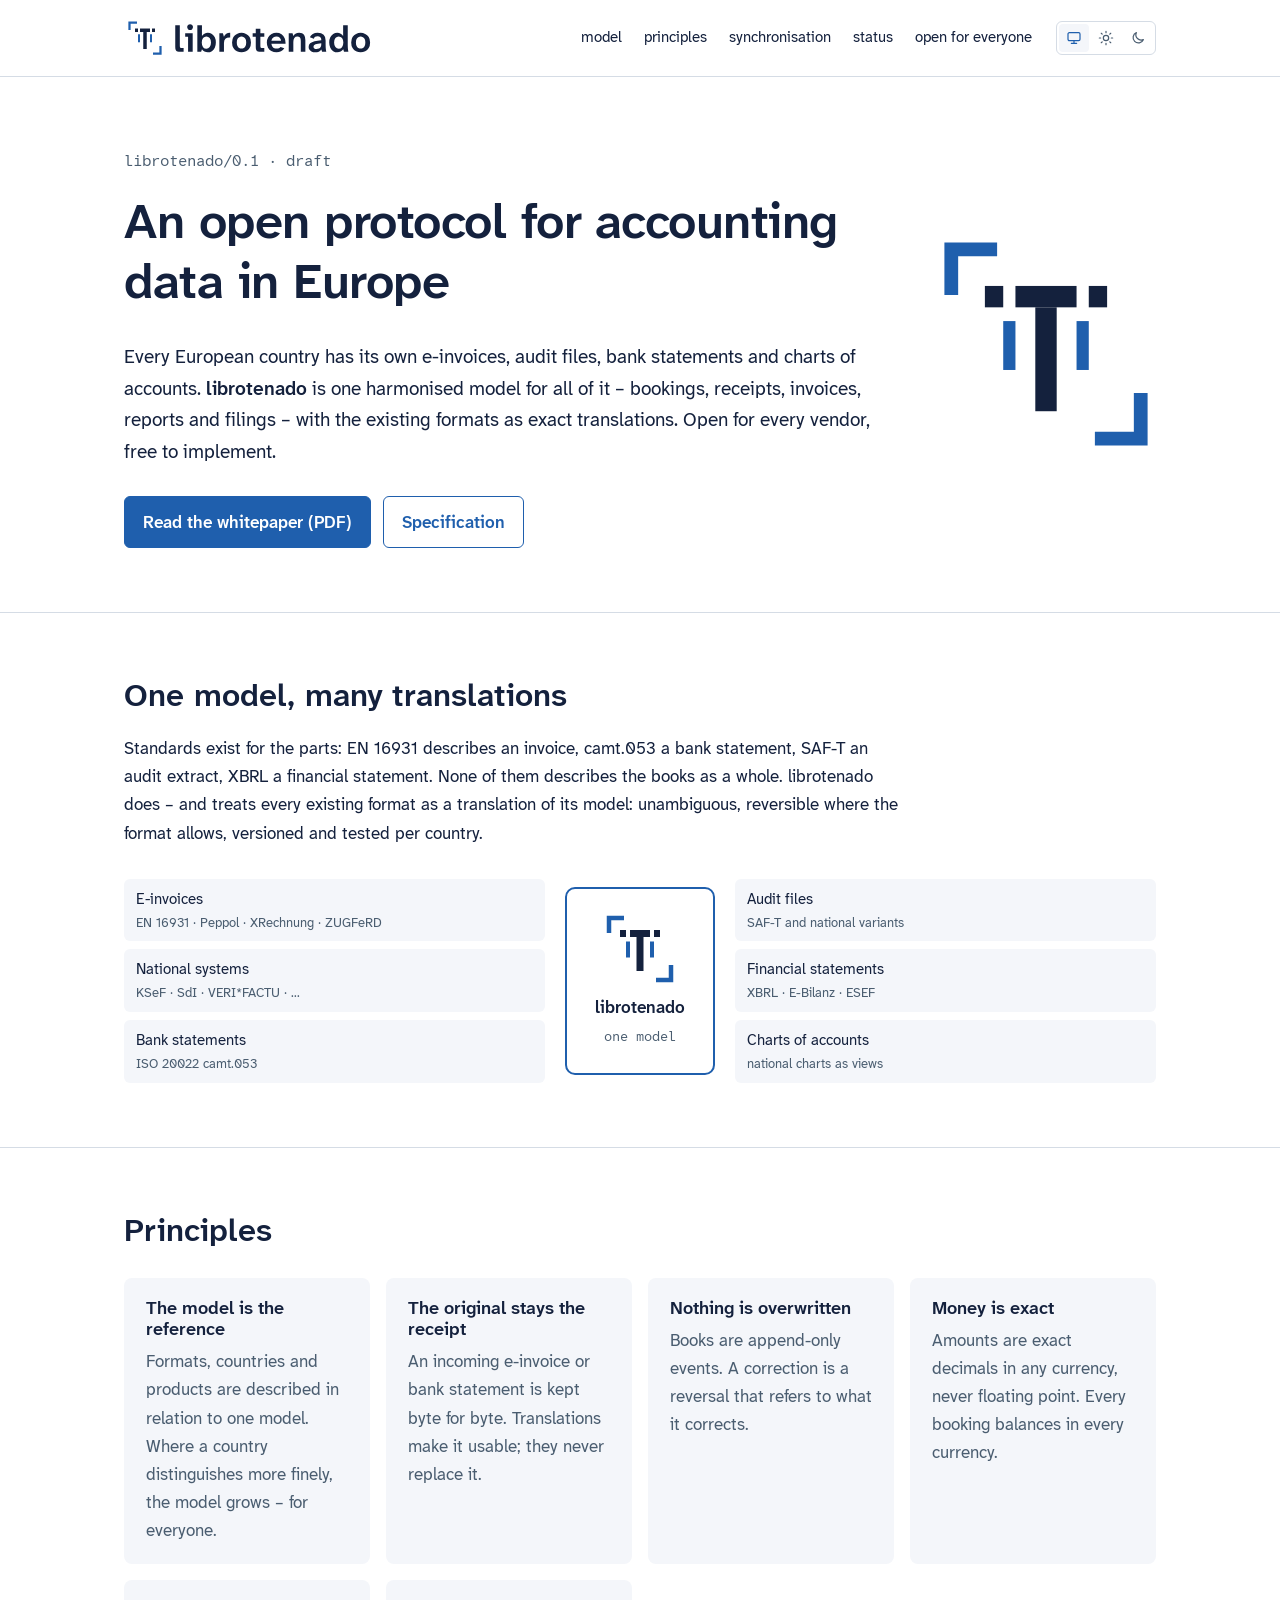
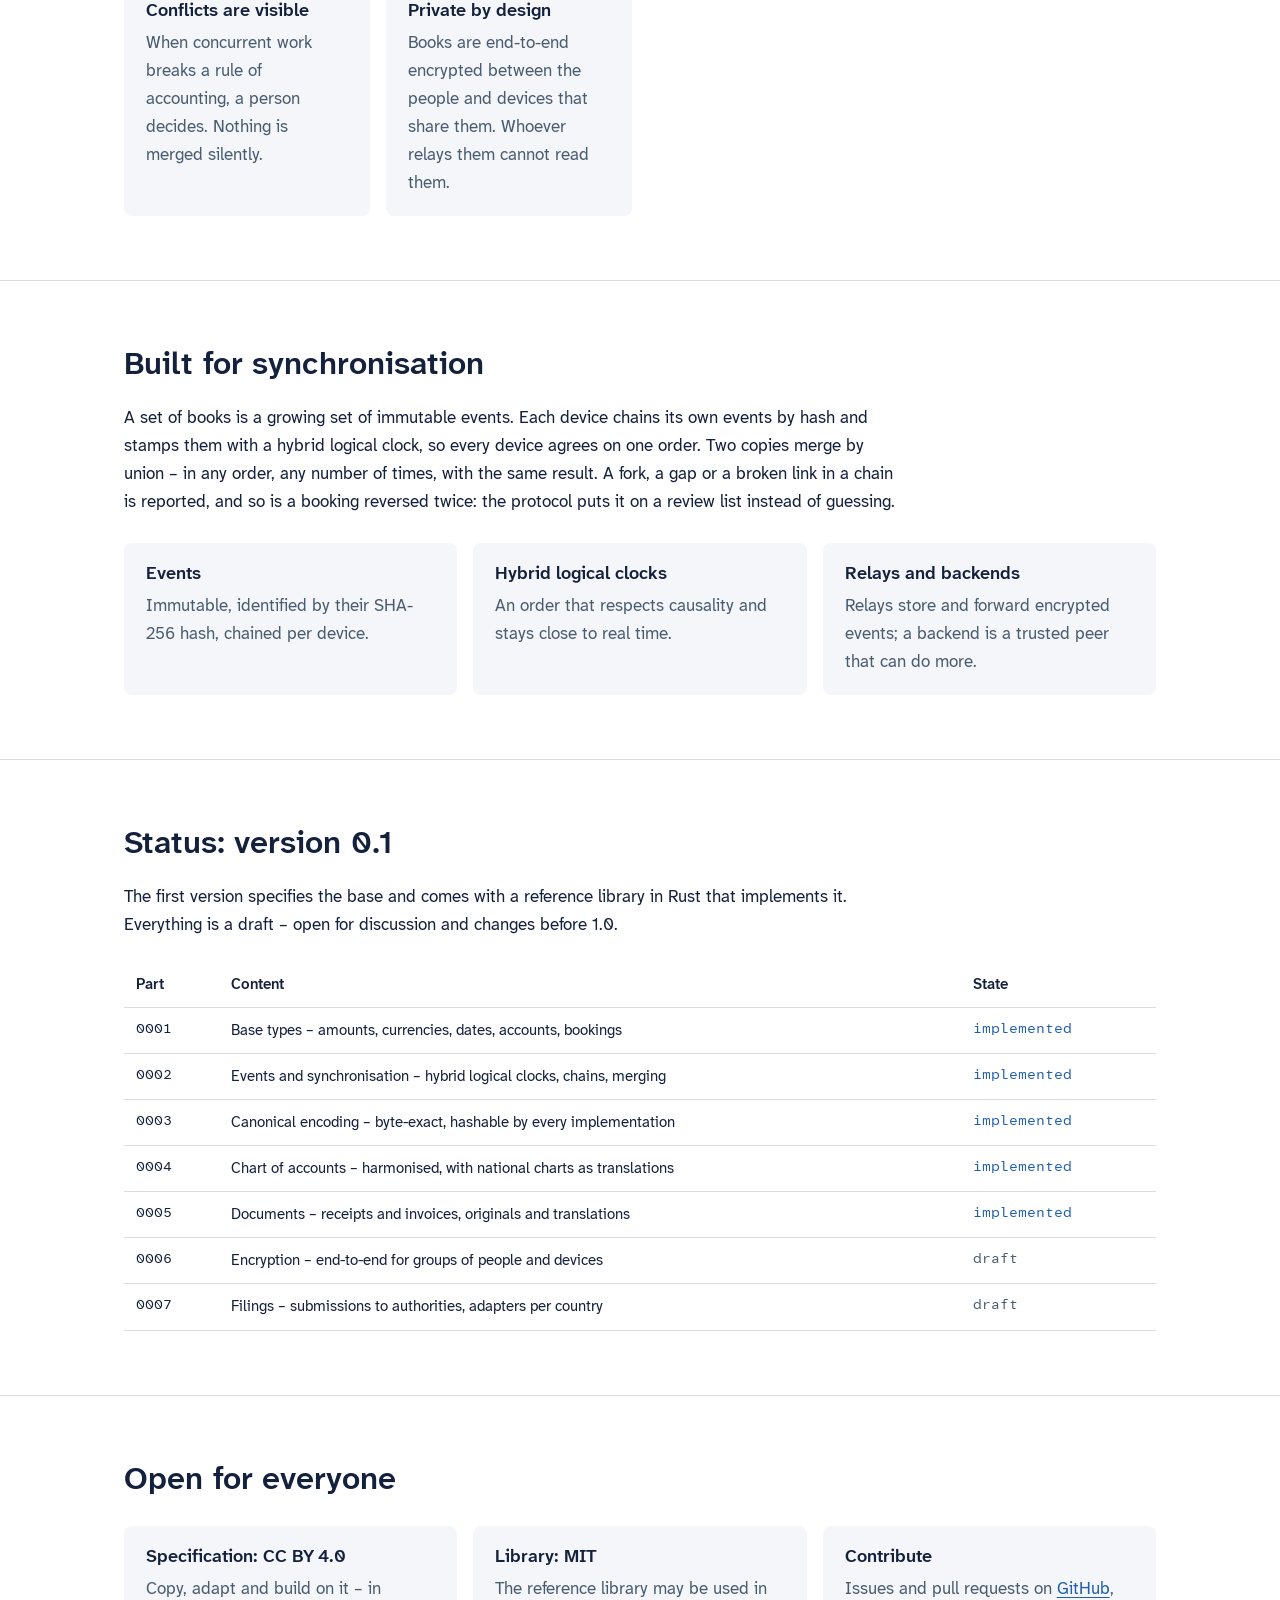
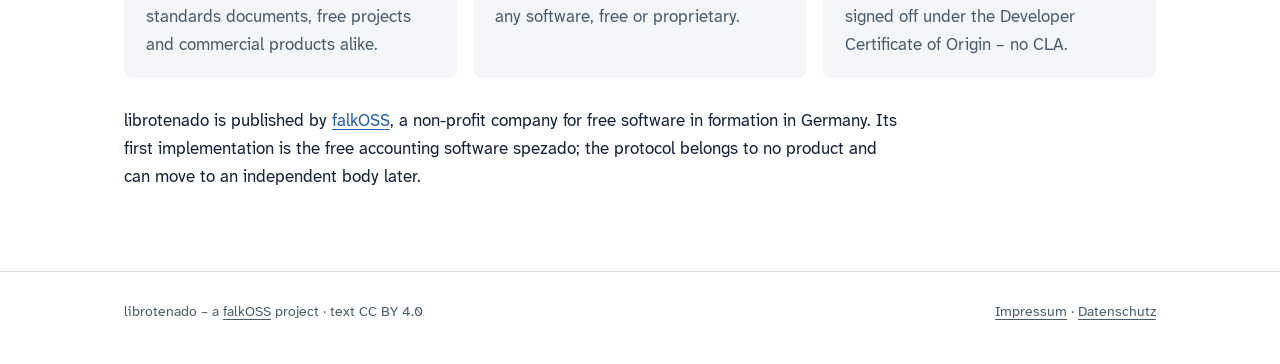
==== index.html @ 94840116 "librotenado website: one page at librotenado.org One static page with the brand kit, light and dark " ====
<!doctype html>
<html lang="en">
<head>
  <meta charset="utf-8">
  <meta name="viewport" content="width=device-width, initial-scale=1">
  <title>librotenado – open accounting protocol</title>
  <meta name="description" content="librotenado is an open protocol for accounting data in Europe: one harmonised model for bookings, receipts, invoices, reports and filings, with the existing European formats as translations. A falkOSS project.">
  <meta name="theme-color" content="#F4F6FA" media="(prefers-color-scheme: light)">
  <meta name="theme-color" content="#0E1729" media="(prefers-color-scheme: dark)">
  <link rel="canonical" href="https://librotenado.org/">
  <meta property="og:type" content="website">
  <meta property="og:url" content="https://librotenado.org/">
  <meta property="og:site_name" content="librotenado">
  <meta property="og:title" content="librotenado – open accounting protocol">
  <meta property="og:description" content="One harmonised model for accounting data in Europe – the existing formats as translations, open for everyone.">
  <meta property="og:image" content="https://librotenado.org/social.png">
  <meta property="og:image:width" content="1280">
  <meta property="og:image:height" content="640">
  <meta name="twitter:card" content="summary_large_image">
  <link rel="icon" href="favicon.ico" sizes="any">
  <link rel="icon" href="favicon.svg" type="image/svg+xml">
  <link rel="apple-touch-icon" href="apple-touch-icon.png">
  <link rel="manifest" href="site.webmanifest">
  <link rel="preload" href="assets/fonts/AtkinsonHyperlegibleNext-Regular.woff2" as="font" type="font/woff2" crossorigin>
  <link rel="preload" href="assets/fonts/AtkinsonHyperlegibleNext-SemiBold.woff2" as="font" type="font/woff2" crossorigin>
  <link rel="stylesheet" href="style.css">
  <script>
    // The visitor's choice of light or dark, if any; otherwise the system setting applies (style.css).
    try { const t = localStorage.getItem("theme"); if (t === "light" || t === "dark") document.documentElement.dataset.theme = t; } catch (e) {}
  </script>
</head>
<body>
  <header>
    <div class="wrap">
      <a class="home" href="./" aria-label="librotenado – home"><svg role="img" aria-label="librotenado" viewBox="-8 7.0 667.4 112.0"><style>.lt-i{fill:var(--logo-ink,#14213D)}.lt-a{fill:var(--logo-accent,#1F5FAD)}.lt-ac{stroke:var(--logo-accent,#1F5FAD)}.lt-s{fill:var(--logo-sub,#4A5D70)}@media (prefers-color-scheme: dark){.lt-i{fill:var(--logo-ink,#F4F6FA)}.lt-a{fill:var(--logo-accent,#7FB2F0)}.lt-ac{stroke:var(--logo-accent,#7FB2F0)}.lt-s{fill:var(--logo-sub,#A9B6C8)}}</style><g transform="translate(0.00 15.05) scale(1.33333)"><path d="M5 20 V5 H20 M67 52 V67 H52" fill="none" class="lt-ac" stroke-width="4.5"/><rect x="16" y="17" width="6" height="7" class="lt-i"/><rect x="26" y="17" width="20" height="7" class="lt-i"/><rect x="50" y="17" width="6" height="7" class="lt-i"/><rect x="32.5" y="24" width="7" height="34" class="lt-i"/><rect x="22" y="28.5" width="4" height="16" class="lt-a"/><rect x="46" y="28.5" width="4" height="16" class="lt-a"/></g><g transform="translate(122.88 0)"><path d="M20.200000000000003 100.0Q14.8 100.0 11.600000000000001 98.95Q8.4 97.9 7.1000000000000005 95.1Q5.800000000000001 92.3 5.800000000000001 87.0V29.200000000000003H18.0V84.3Q18.0 87.7 19.200000000000003 88.75Q20.400000000000002 89.8 24.200000000000003 89.8H28.1V100.0Z M40.0 100.0V59.8H32.300000000000004V50.4H52.300000000000004V100.0ZM45.400000000000006 41.699999999999996Q42.10000000000001 41.699999999999996 39.85000000000001 39.39999999999999Q37.6 37.099999999999994 37.6 33.89999999999999Q37.6 30.700000000000003 39.85000000000001 28.4Q42.10000000000001 26.099999999999994 45.400000000000006 26.099999999999994Q48.60000000000001 26.099999999999994 50.85000000000001 28.4Q53.10000000000001 30.700000000000003 53.10000000000001 33.89999999999999Q53.10000000000001 37.099999999999994 50.85000000000001 39.39999999999999Q48.60000000000001 41.699999999999996 45.400000000000006 41.699999999999996Z M92.5 101.2Q87.7 101.2 83.5 99.1Q79.30000000000001 97.0 77.0 92.9L74.9 100.0H64.7V29.200000000000003H77.0V57.599999999999994Q79.30000000000001 53.599999999999994 83.5 51.449999999999996Q87.7 49.3 92.5 49.3Q98.6 49.3 103.5 52.349999999999994Q108.4 55.4 111.25 61.150000000000006Q114.1 66.9 114.1 75.1Q114.1 83.2 111.25 89.05000000000001Q108.4 94.9 103.5 98.05000000000001Q98.6 101.2 92.5 101.2ZM88.80000000000001 91.4Q94.1 91.4 97.6 87.1Q101.1 82.8 101.1 75.1Q101.1 67.4 97.6 63.2Q94.1 59.0 88.80000000000001 59.0Q83.5 59.0 80.0 63.05Q76.5 67.1 76.5 75.2Q76.5 83.4 80.0 87.4Q83.5 91.4 88.80000000000001 91.4Z M123.4 100.0V50.4H132.9L135.60000000000002 59.5Q140.4 48.9 152.3 49.3V61.599999999999994Q143.5 61.099999999999994 139.60000000000002 64.8Q135.70000000000002 68.5 135.70000000000002 76.6V100.0Z M182.50000000000003 101.2Q176.10000000000002 101.2 170.3 98.45Q164.50000000000003 95.7 160.90000000000003 89.95Q157.3 84.2 157.3 75.2Q157.3 66.3 160.90000000000003 60.55Q164.50000000000003 54.8 170.3 52.05Q176.10000000000002 49.3 182.50000000000003 49.3Q188.8 49.3 194.60000000000002 52.05Q200.40000000000003 54.8 204.05 60.55Q207.70000000000002 66.3 207.70000000000002 75.2Q207.70000000000002 84.2 204.05 89.95Q200.40000000000003 95.7 194.60000000000002 98.45Q188.8 101.2 182.50000000000003 101.2ZM182.50000000000003 91.3Q185.8 91.3 188.65000000000003 89.69999999999999Q191.50000000000003 88.1 193.25000000000003 84.55Q195.00000000000003 81.0 195.00000000000003 75.2Q195.00000000000003 69.4 193.25000000000003 65.9Q191.50000000000003 62.4 188.65000000000003 60.75Q185.8 59.099999999999994 182.50000000000003 59.099999999999994Q179.10000000000002 59.099999999999994 176.25000000000003 60.75Q173.40000000000003 62.4 171.65000000000003 65.9Q169.90000000000003 69.4 169.90000000000003 75.2Q169.90000000000003 81.0 171.65000000000003 84.55Q173.40000000000003 88.1 176.25000000000003 89.69999999999999Q179.10000000000002 91.3 182.50000000000003 91.3Z M234.9 100.0Q229.4 100.0 226.25 99.0Q223.10000000000002 98.0 221.8 95.1Q220.5 92.2 220.5 86.7V59.9H212.20000000000002V50.4H220.5V38.0H232.8V50.4H243.3V59.9H232.8V83.8Q232.8 87.7 233.95000000000002 88.75Q235.10000000000002 89.8 238.60000000000002 89.8H243.3V100.0Z M275.90000000000003 101.2Q267.90000000000003 101.2 262.1 97.9Q256.3 94.6 253.15 88.75Q250.0 82.9 250.0 75.1Q250.0 67.19999999999999 253.4 61.39999999999999Q256.8 55.599999999999994 262.6 52.449999999999996Q268.40000000000003 49.3 275.5 49.3Q283.5 49.3 289.15 53.199999999999996Q294.8 57.099999999999994 297.6 63.75Q300.40000000000003 70.4 299.90000000000003 78.5H262.2Q262.8 83.3 265.0 86.1Q267.2 88.9 270.05 90.1Q272.90000000000003 91.3 275.7 91.3Q279.5 91.3 282.15 90.15Q284.8 89.0 286.40000000000003 87.1L296.70000000000005 90.6Q293.3 95.7 287.85 98.45Q282.40000000000003 101.2 275.90000000000003 101.2ZM262.2 70.3H288.0Q287.8 65.4 284.45000000000005 62.1Q281.1 58.8 275.7 58.8Q271.1 58.8 267.20000000000005 61.349999999999994Q263.3 63.9 262.2 70.3Z M308.40000000000003 100.0V50.4H318.6L320.7 57.4Q322.5 54.3 326.4 51.8Q330.3 49.3 336.3 49.3Q345.6 49.3 349.20000000000005 54.599999999999994Q352.8 59.9 352.8 69.3V100.0H340.6V72.5Q340.6 68.9 340.05 65.85Q339.5 62.8 337.6 60.9Q335.7 59.0 331.6 59.0Q320.7 59.0 320.7 73.9V100.0Z M378.6 101.2Q373.90000000000003 101.2 370.0 99.5Q366.1 97.8 363.8 94.55Q361.5 91.3 361.5 86.8Q361.5 80.9 365.6 77.30000000000001Q369.7 73.7 377.25 71.75Q384.8 69.8 395.2 68.9V67.6Q395.2 58.0 385.2 58.0Q381.40000000000003 58.0 378.85 59.7Q376.3 61.4 375.5 64.69999999999999L364.7 61.0Q367.0 55.8 372.45000000000005 52.55Q377.90000000000003 49.3 385.5 49.3Q396.1 49.3 401.45000000000005 54.099999999999994Q406.8 58.9 406.8 69.7V80.9Q406.8 86.4 407.3 91.5Q407.8 96.6 408.6 100.0H397.3L395.40000000000003 93.6Q390.5 101.2 378.6 101.2ZM382.7 92.4Q386.2 92.4 389.0 91.25Q391.8 90.1 393.5 87.3Q395.2 84.5 395.2 79.6V76.9Q385.2 77.7 379.8 79.75Q374.40000000000003 81.8 374.40000000000003 86.1Q374.40000000000003 89.0 376.65000000000003 90.7Q378.90000000000003 92.4 382.7 92.4Z M438.00000000000006 101.2Q431.90000000000003 101.2 427.0 98.05000000000001Q422.1 94.9 419.25 89.05000000000001Q416.40000000000003 83.2 416.40000000000003 75.1Q416.40000000000003 66.9 419.25 61.150000000000006Q422.1 55.4 427.0 52.349999999999994Q431.90000000000003 49.3 438.00000000000006 49.3Q442.80000000000007 49.3 447.00000000000006 51.449999999999996Q451.20000000000005 53.599999999999994 453.50000000000006 57.599999999999994V29.200000000000003H465.80000000000007V80.9Q465.80000000000007 84.1 466.05000000000007 89.1Q466.30000000000007 94.1 467.50000000000006 100.0H455.80000000000007L453.80000000000007 93.2Q451.00000000000006 97.2 446.9000000000001 99.2Q442.80000000000007 101.2 438.00000000000006 101.2ZM441.70000000000005 91.4Q447.00000000000006 91.4 450.50000000000006 87.4Q454.00000000000006 83.4 454.00000000000006 75.2Q454.00000000000006 67.1 450.50000000000006 63.05Q447.00000000000006 59.0 441.70000000000005 59.0Q436.40000000000003 59.0 432.90000000000003 63.2Q429.40000000000003 67.4 429.40000000000003 75.1Q429.40000000000003 82.8 432.90000000000003 87.1Q436.40000000000003 91.4 441.70000000000005 91.4Z M500.20000000000005 101.2Q493.80000000000007 101.2 488.00000000000006 98.45Q482.20000000000005 95.7 478.6 89.95Q475.00000000000006 84.2 475.00000000000006 75.2Q475.00000000000006 66.3 478.6 60.55Q482.20000000000005 54.8 488.00000000000006 52.05Q493.80000000000007 49.3 500.20000000000005 49.3Q506.50000000000006 49.3 512.3000000000001 52.05Q518.1 54.8 521.75 60.55Q525.4000000000001 66.3 525.4000000000001 75.2Q525.4000000000001 84.2 521.75 89.95Q518.1 95.7 512.3000000000001 98.45Q506.50000000000006 101.2 500.20000000000005 101.2ZM500.20000000000005 91.3Q503.50000000000006 91.3 506.35 89.69999999999999Q509.20000000000005 88.1 510.95000000000005 84.55Q512.7 81.0 512.7 75.2Q512.7 69.4 510.95000000000005 65.9Q509.20000000000005 62.4 506.35 60.75Q503.50000000000006 59.099999999999994 500.20000000000005 59.099999999999994Q496.80000000000007 59.099999999999994 493.95000000000005 60.75Q491.1000000000001 62.4 489.3500000000001 65.9Q487.6000000000001 69.4 487.6000000000001 75.2Q487.6000000000001 81.0 489.3500000000001 84.55Q491.1000000000001 88.1 493.95000000000005 89.69999999999999Q496.80000000000007 91.3 500.20000000000005 91.3Z" class="lt-i"/></g></svg></a>
      <nav aria-label="Sections">
        <a href="#model">model</a>
        <a href="#principles">principles</a>
        <a href="#sync">synchronisation</a>
        <a href="#status">status</a>
        <a href="#open">open for everyone</a>
      </nav>
      <div class="theme" role="group" aria-label="Colour scheme" hidden>
        <button type="button" data-set-theme="auto" aria-pressed="true" title="Like the system">
          <svg viewBox="0 0 24 24" aria-hidden="true"><rect x="3" y="4" width="18" height="12" rx="2"/><path d="M8 20h8M12 16v4"/></svg><span class="sr">Like the system</span>
        </button>
        <button type="button" data-set-theme="light" aria-pressed="false" title="Light">
          <svg viewBox="0 0 24 24" aria-hidden="true"><circle cx="12" cy="12" r="4"/><path d="M12 2v2M12 20v2M4.9 4.9l1.4 1.4M17.7 17.7l1.4 1.4M2 12h2M20 12h2M4.9 19.1l1.4-1.4M17.7 6.3l1.4-1.4"/></svg><span class="sr">Light</span>
        </button>
        <button type="button" data-set-theme="dark" aria-pressed="false" title="Dark">
          <svg viewBox="0 0 24 24" aria-hidden="true"><path d="M20 14.5A8 8 0 0 1 9.5 4a8 8 0 1 0 10.5 10.5z"/></svg><span class="sr">Dark</span>
        </button>
      </div>
    </div>
  </header>

  <main>
    <div class="hero">
      <div class="wrap">
        <div>
          <p class="tag">librotenado/0.1 · draft</p>
          <h1>An open protocol for accounting data in Europe</h1>
          <p class="lead">Every European country has its own e-invoices, audit files, bank statements and charts of
            accounts. <strong>librotenado</strong> is one harmonised model for all of it – bookings, receipts,
            invoices, reports and filings – with the existing formats as exact translations. Open for every vendor,
            free to implement.</p>
          <div class="buttons">
            <a class="button primary" href="librotenado-whitepaper.pdf">Read the whitepaper (PDF)</a>
            <a class="button" href="https://github.com/librotenado/librotenado/tree/main/spec">Specification</a>
          </div>
        </div>
        <div class="mark" aria-hidden="true"><svg aria-hidden="true" focusable="false" viewBox="0 0 72 72"><style>.lt-i{fill:var(--logo-ink,#14213D)}.lt-a{fill:var(--logo-accent,#1F5FAD)}.lt-ac{stroke:var(--logo-accent,#1F5FAD)}.lt-s{fill:var(--logo-sub,#4A5D70)}@media (prefers-color-scheme: dark){.lt-i{fill:var(--logo-ink,#F4F6FA)}.lt-a{fill:var(--logo-accent,#7FB2F0)}.lt-ac{stroke:var(--logo-accent,#7FB2F0)}.lt-s{fill:var(--logo-sub,#A9B6C8)}}</style><path d="M5 20 V5 H20 M67 52 V67 H52" fill="none" class="lt-ac" stroke-width="4.5"/><rect x="16" y="17" width="6" height="7" class="lt-i"/><rect x="26" y="17" width="20" height="7" class="lt-i"/><rect x="50" y="17" width="6" height="7" class="lt-i"/><rect x="32.5" y="24" width="7" height="34" class="lt-i"/><rect x="22" y="28.5" width="4" height="16" class="lt-a"/><rect x="46" y="28.5" width="4" height="16" class="lt-a"/></svg></div>
      </div>
    </div>

    <section id="model">
      <div class="wrap">
        <h2>One model, many translations</h2>
        <p>Standards exist for the parts: EN 16931 describes an invoice, camt.053 a bank statement, SAF-T an audit
          extract, XBRL a financial statement. None of them describes the books as a whole. librotenado does – and
          treats every existing format as a translation of its model: unambiguous, reversible where the format
          allows, versioned and tested per country.</p>
        <div class="formats">
          <ul aria-label="Formats in">
            <li>E-invoices<span>EN 16931 · Peppol · XRechnung · ZUGFeRD</span></li>
            <li>National systems<span>KSeF · SdI · VERI*FACTU · …</span></li>
            <li>Bank statements<span>ISO 20022 camt.053</span></li>
          </ul>
          <div class="core"><svg aria-hidden="true" focusable="false" viewBox="0 0 72 72"><style>.lt-i{fill:var(--logo-ink,#14213D)}.lt-a{fill:var(--logo-accent,#1F5FAD)}.lt-ac{stroke:var(--logo-accent,#1F5FAD)}.lt-s{fill:var(--logo-sub,#4A5D70)}@media (prefers-color-scheme: dark){.lt-i{fill:var(--logo-ink,#F4F6FA)}.lt-a{fill:var(--logo-accent,#7FB2F0)}.lt-ac{stroke:var(--logo-accent,#7FB2F0)}.lt-s{fill:var(--logo-sub,#A9B6C8)}}</style><path d="M5 20 V5 H20 M67 52 V67 H52" fill="none" class="lt-ac" stroke-width="4.5"/><rect x="16" y="17" width="6" height="7" class="lt-i"/><rect x="26" y="17" width="20" height="7" class="lt-i"/><rect x="50" y="17" width="6" height="7" class="lt-i"/><rect x="32.5" y="24" width="7" height="34" class="lt-i"/><rect x="22" y="28.5" width="4" height="16" class="lt-a"/><rect x="46" y="28.5" width="4" height="16" class="lt-a"/></svg><strong>librotenado</strong><span>one model</span></div>
          <ul aria-label="Formats out">
            <li>Audit files<span>SAF-T and national variants</span></li>
            <li>Financial statements<span>XBRL · E-Bilanz · ESEF</span></li>
            <li>Charts of accounts<span>national charts as views</span></li>
          </ul>
        </div>
      </div>
    </section>

    <section id="principles">
      <div class="wrap">
        <h2>Principles</h2>
        <div class="grid">
          <div class="cell"><h3>The model is the reference</h3><p>Formats, countries and products are described in relation to one model. Where a country distinguishes more finely, the model grows – for everyone.</p></div>
          <div class="cell"><h3>The original stays the receipt</h3><p>An incoming e-invoice or bank statement is kept byte for byte. Translations make it usable; they never replace it.</p></div>
          <div class="cell"><h3>Nothing is overwritten</h3><p>Books are append-only events. A correction is a reversal that refers to what it corrects.</p></div>
          <div class="cell"><h3>Money is exact</h3><p>Amounts are exact decimals in any currency, never floating point. Every booking balances in every currency.</p></div>
          <div class="cell"><h3>Conflicts are visible</h3><p>When concurrent work breaks a rule of accounting, a person decides. Nothing is merged silently.</p></div>
          <div class="cell"><h3>Private by design</h3><p>Books are end-to-end encrypted between the people and devices that share them. Whoever relays them cannot read them.</p></div>
        </div>
      </div>
    </section>

    <section id="sync">
      <div class="wrap">
        <h2>Built for synchronisation</h2>
        <p>A set of books is a growing set of immutable events. Each device chains its own events by hash and stamps
          them with a hybrid logical clock, so every device agrees on one order. Two copies merge by union – in any
          order, any number of times, with the same result. A fork, a gap or a broken link in a chain is reported,
          and so is a booking reversed twice: the protocol puts it on a review list instead of guessing.</p>
        <div class="grid">
          <div class="cell"><h3>Events</h3><p>Immutable, identified by their SHA-256 hash, chained per device.</p></div>
          <div class="cell"><h3>Hybrid logical clocks</h3><p>An order that respects causality and stays close to real time.</p></div>
          <div class="cell"><h3>Relays and backends</h3><p>Relays store and forward encrypted events; a backend is a trusted peer that can do more.</p></div>
        </div>
      </div>
    </section>

    <section id="status">
      <div class="wrap">
        <h2>Status: version 0.1</h2>
        <p>The first version specifies the base and comes with a reference library in Rust that implements it.
          Everything is a draft – open for discussion and changes before 1.0.</p>
        <table>
          <thead><tr><th>Part</th><th>Content</th><th>State</th></tr></thead>
          <tbody>
            <tr><td class="mono">0001</td><td>Base types – amounts, currencies, dates, accounts, bookings</td><td class="state done">implemented</td></tr>
            <tr><td class="mono">0002</td><td>Events and synchronisation – hybrid logical clocks, chains, merging</td><td class="state done">implemented</td></tr>
            <tr><td class="mono">0003</td><td>Canonical encoding – byte-exact, hashable by every implementation</td><td class="state done">implemented</td></tr>
            <tr><td class="mono">0004</td><td>Chart of accounts – harmonised, with national charts as translations</td><td class="state done">implemented</td></tr>
            <tr><td class="mono">0005</td><td>Documents – receipts and invoices, originals and translations</td><td class="state done">implemented</td></tr>
            <tr><td class="mono">0006</td><td>Encryption – end-to-end for groups of people and devices</td><td class="state open">draft</td></tr>
            <tr><td class="mono">0007</td><td>Filings – submissions to authorities, adapters per country</td><td class="state open">draft</td></tr>
          </tbody>
        </table>
      </div>
    </section>

    <section id="open">
      <div class="wrap">
        <h2>Open for everyone</h2>
        <div class="grid">
          <div class="cell"><h3>Specification: CC BY 4.0</h3><p>Copy, adapt and build on it – in standards documents, free projects and commercial products alike.</p></div>
          <div class="cell"><h3>Library: MIT</h3><p>The reference library may be used in any software, free or proprietary.</p></div>
          <div class="cell"><h3>Contribute</h3><p>Issues and pull requests on <a href="https://github.com/librotenado">GitHub</a>, signed off under the Developer Certificate of Origin – no CLA.</p></div>
        </div>
        <p style="margin-top:28px">librotenado is published by <a href="https://falkoss.org">falkOSS</a>, a non-profit company for free
          software in formation in Germany. Its first implementation is the free accounting software spezado; the
          protocol belongs to no product and can move to an independent body later.</p>
      </div>
    </section>
  </main>

  <footer>
    <div class="wrap">
      <span>librotenado – a <a href="https://falkoss.org">falkOSS</a> project · text CC BY 4.0</span>
      <span><a href="https://falkoss.org/impressum.html">Impressum</a> · <a href="https://falkoss.org/datenschutz.html">Datenschutz</a></span>
    </div>
  </footer>

  <script>
    // Colour scheme switch: like the system (auto), light or dark – one click each. Stored in this browser only.
    // Hidden without JavaScript, where the page follows the system; the browser's theme colour follows the choice.
    (function () {
      const root = document.documentElement, group = document.querySelector(".theme");
      const buttons = group.querySelectorAll("[data-set-theme]");
      const metas = document.querySelectorAll('meta[name="theme-color"]');
      const systemDark = matchMedia("(prefers-color-scheme: dark)");
      const show = () => {
        const theme = root.dataset.theme || "auto";
        buttons.forEach((b) => b.setAttribute("aria-pressed", String(b.dataset.setTheme === theme)));
        const dark = theme === "dark" || (theme === "auto" && systemDark.matches);
        metas.forEach((m) => { m.removeAttribute("media"); m.content = dark ? "#0E1729" : "#F4F6FA"; });
      };
      buttons.forEach((b) => b.addEventListener("click", () => {
        const next = b.dataset.setTheme;
        if (next === "auto") delete root.dataset.theme; else root.dataset.theme = next;
        try { if (next === "auto") localStorage.removeItem("theme"); else localStorage.setItem("theme", next); } catch (e) {}
        show();
      }));
      systemDark.addEventListener("change", show);
      group.hidden = false;
      show();
    })();
  </script>
</body>
</html>
---- style.css ----
/* SPDX-License-Identifier: AGPL-3.0-or-later */
/* librotenado website. Colours and type from the brand kit (librotenado/brand). Light and dark: the system setting,
   or the visitor's choice (data-theme on <html>, set by the switch in the header). */

@font-face { font-family: "Atkinson Hyperlegible Next"; font-weight: 400; font-style: normal; font-display: swap;
  src: url("assets/fonts/AtkinsonHyperlegibleNext-Regular.woff2") format("woff2"); }
@font-face { font-family: "Atkinson Hyperlegible Next"; font-weight: 400; font-style: italic; font-display: swap;
  src: url("assets/fonts/AtkinsonHyperlegibleNext-Italic.woff2") format("woff2"); }
@font-face { font-family: "Atkinson Hyperlegible Next"; font-weight: 600; font-style: normal; font-display: swap;
  src: url("assets/fonts/AtkinsonHyperlegibleNext-SemiBold.woff2") format("woff2"); }
@font-face { font-family: "Atkinson Hyperlegible Mono"; font-weight: 400; font-style: normal; font-display: swap;
  src: url("assets/fonts/AtkinsonHyperlegibleMono-Regular.woff2") format("woff2"); }

:root {
  --bg: #FFFFFF;
  --surface: #F4F6FA;
  --text: #14213D;
  --muted: #4A5D70;
  --accent: #1F5FAD;
  --rule: #D5DCE5;
  --logo-ink: #14213D;
  --logo-accent: #1F5FAD;
  --logo-sub: #4A5D70;
  --sans: "Atkinson Hyperlegible Next", system-ui, -apple-system, "Segoe UI", sans-serif;
  --mono: "Atkinson Hyperlegible Mono", ui-monospace, "SF Mono", Menlo, Consolas, monospace;
  color-scheme: light;
}

@media (prefers-color-scheme: dark) {
  :root:not([data-theme="light"]) {
    --bg: #0E1729; --surface: #14213D; --text: #E4E9F1; --muted: #A9B6C8; --accent: #7FB2F0; --rule: #26355A;
    --logo-ink: #F4F6FA; --logo-accent: #7FB2F0; --logo-sub: #A9B6C8;
    color-scheme: dark;
  }
}

:root[data-theme="dark"] {
  --bg: #0E1729; --surface: #14213D; --text: #E4E9F1; --muted: #A9B6C8; --accent: #7FB2F0; --rule: #26355A;
  --logo-ink: #F4F6FA; --logo-accent: #7FB2F0; --logo-sub: #A9B6C8;
  color-scheme: dark;
}

* { box-sizing: border-box; }
html { -webkit-text-size-adjust: 100%; scroll-behavior: smooth; }
body { margin: 0; background: var(--bg); color: var(--text); font: 400 17px/1.65 var(--sans); }
a { color: var(--accent); text-underline-offset: 3px; }
a:hover { text-decoration-thickness: 2px; }
:focus-visible { outline: 2px solid var(--accent); outline-offset: 3px; }
code, .mono { font-family: var(--mono); font-size: 0.9em; }
code { background: var(--surface); padding: 1px 6px; border-radius: 4px; }
h1, h2, h3 { font-weight: 600; line-height: 1.2; margin: 0 0 0.6em; }
h1 { font-size: clamp(2rem, 5vw, 3.1rem); letter-spacing: -0.01em; }
h2 { font-size: clamp(1.5rem, 3vw, 2rem); }
h3 { font-size: 1.1rem; }
p { margin: 0 0 1em; }

.wrap { max-width: 1080px; margin: 0 auto; padding: 0 24px; }

/* header */
header { border-bottom: 1px solid var(--rule); }
header .wrap { display: flex; align-items: center; gap: 24px; min-height: 76px; }
header .home { display: block; line-height: 0; }
header .home svg { height: 42px; width: auto; }
nav { margin-left: auto; display: flex; gap: 22px; flex-wrap: wrap; }
nav a { color: var(--text); text-decoration: none; font-size: 0.95rem; }
nav a:hover { color: var(--accent); }
/* colour scheme switch: system, light, dark – one click each */
.theme { display: flex; gap: 2px; padding: 2px; border: 1px solid var(--rule); border-radius: 6px; }
.theme[hidden] { display: none; }
.theme button { appearance: none; display: grid; place-items: center; width: 30px; height: 28px; padding: 0; border: 0;
  border-radius: 4px; background: none; color: var(--muted); cursor: pointer; }
.theme button:hover { color: var(--text); }
.theme button[aria-pressed="true"] { background: var(--surface); color: var(--accent); }
.theme button:focus-visible { outline: 2px solid var(--accent); outline-offset: 1px; }
.theme svg { width: 16px; height: 16px; fill: none; stroke: currentColor; stroke-width: 1.8; stroke-linecap: round;
  stroke-linejoin: round; }
.sr { position: absolute; width: 1px; height: 1px; overflow: hidden; clip-path: inset(50%); white-space: nowrap; }

/* hero */
.hero { padding: 72px 0 64px; }
.hero .wrap { display: grid; grid-template-columns: 1fr auto; gap: 48px; align-items: center; }
.hero .mark svg { width: 220px; height: 220px; }
.lead { font-size: 1.2rem; color: var(--text); max-width: 40em; }
.tag { font-family: var(--mono); color: var(--muted); font-size: 0.95rem; margin-bottom: 1.2em; }
.buttons { display: flex; gap: 12px; flex-wrap: wrap; margin-top: 28px; }
.button { display: inline-block; padding: 11px 18px; border-radius: 6px; border: 1px solid var(--accent);
  text-decoration: none; font-weight: 600; }
.button.primary { background: var(--accent); color: var(--bg); }

/* sections */
section { padding: 64px 0; border-top: 1px solid var(--rule); }
section > .wrap > p { max-width: 46em; }
.grid { display: grid; grid-template-columns: repeat(auto-fit, minmax(240px, 1fr)); gap: 16px; margin-top: 28px; }
.cell { background: var(--surface); border-radius: 8px; padding: 20px 22px; }
.cell p { margin: 0; color: var(--muted); }
.cell h3 { margin-bottom: 0.4em; }

/* translations: formats around the model */
.formats { display: grid; grid-template-columns: 1fr auto 1fr; gap: 20px; align-items: center; margin-top: 32px; }
.formats ul { list-style: none; margin: 0; padding: 0; display: grid; gap: 8px; }
.formats li { background: var(--surface); border-radius: 6px; padding: 8px 12px; font-size: 0.95rem; }
.formats li span { display: block; color: var(--muted); font-size: 0.82rem; }
.formats .core { text-align: center; padding: 24px 28px; border: 2px solid var(--accent); border-radius: 10px; }
.formats .core svg { width: 72px; height: 72px; display: block; margin: 0 auto 8px; }
.formats .core strong { display: block; }
.formats .core span { font-family: var(--mono); color: var(--muted); font-size: 0.82rem; }

/* status table */
table { width: 100%; border-collapse: collapse; margin-top: 24px; font-size: 0.95rem; }
th, td { text-align: left; padding: 10px 12px; border-bottom: 1px solid var(--rule); vertical-align: top; }
th { font-weight: 600; }
td.state { font-family: var(--mono); font-size: 0.85rem; white-space: nowrap; }
td.state.done { color: var(--accent); }
td.state.open { color: var(--muted); }

/* footer */
footer { border-top: 1px solid var(--rule); padding: 28px 0 40px; color: var(--muted); font-size: 0.9rem; }
footer .wrap { display: flex; flex-wrap: wrap; gap: 12px 24px; justify-content: space-between; }
footer a { color: var(--muted); }

.legal { padding: 64px 24px; }

@media (max-width: 760px) {
  header .wrap { flex-wrap: wrap; gap: 12px 16px; padding-top: 14px; padding-bottom: 14px; }
  header .home svg { height: 34px; }
  nav { margin-left: 0; order: 3; width: 100%; gap: 16px; }
  .theme { margin-left: auto; }
  .hero { padding: 48px 0; }
  .hero .wrap { grid-template-columns: 1fr; }
  .hero .mark { display: none; }
  .formats { grid-template-columns: 1fr; }
  .formats .core { order: -1; }
  table, thead, tbody, tr, th, td { display: block; }
  thead { display: none; }
  td { border: none; padding: 2px 0; }
  tr { border-bottom: 1px solid var(--rule); padding: 10px 0; }
}

@media (prefers-reduced-motion: reduce) { html { scroll-behavior: auto; } }
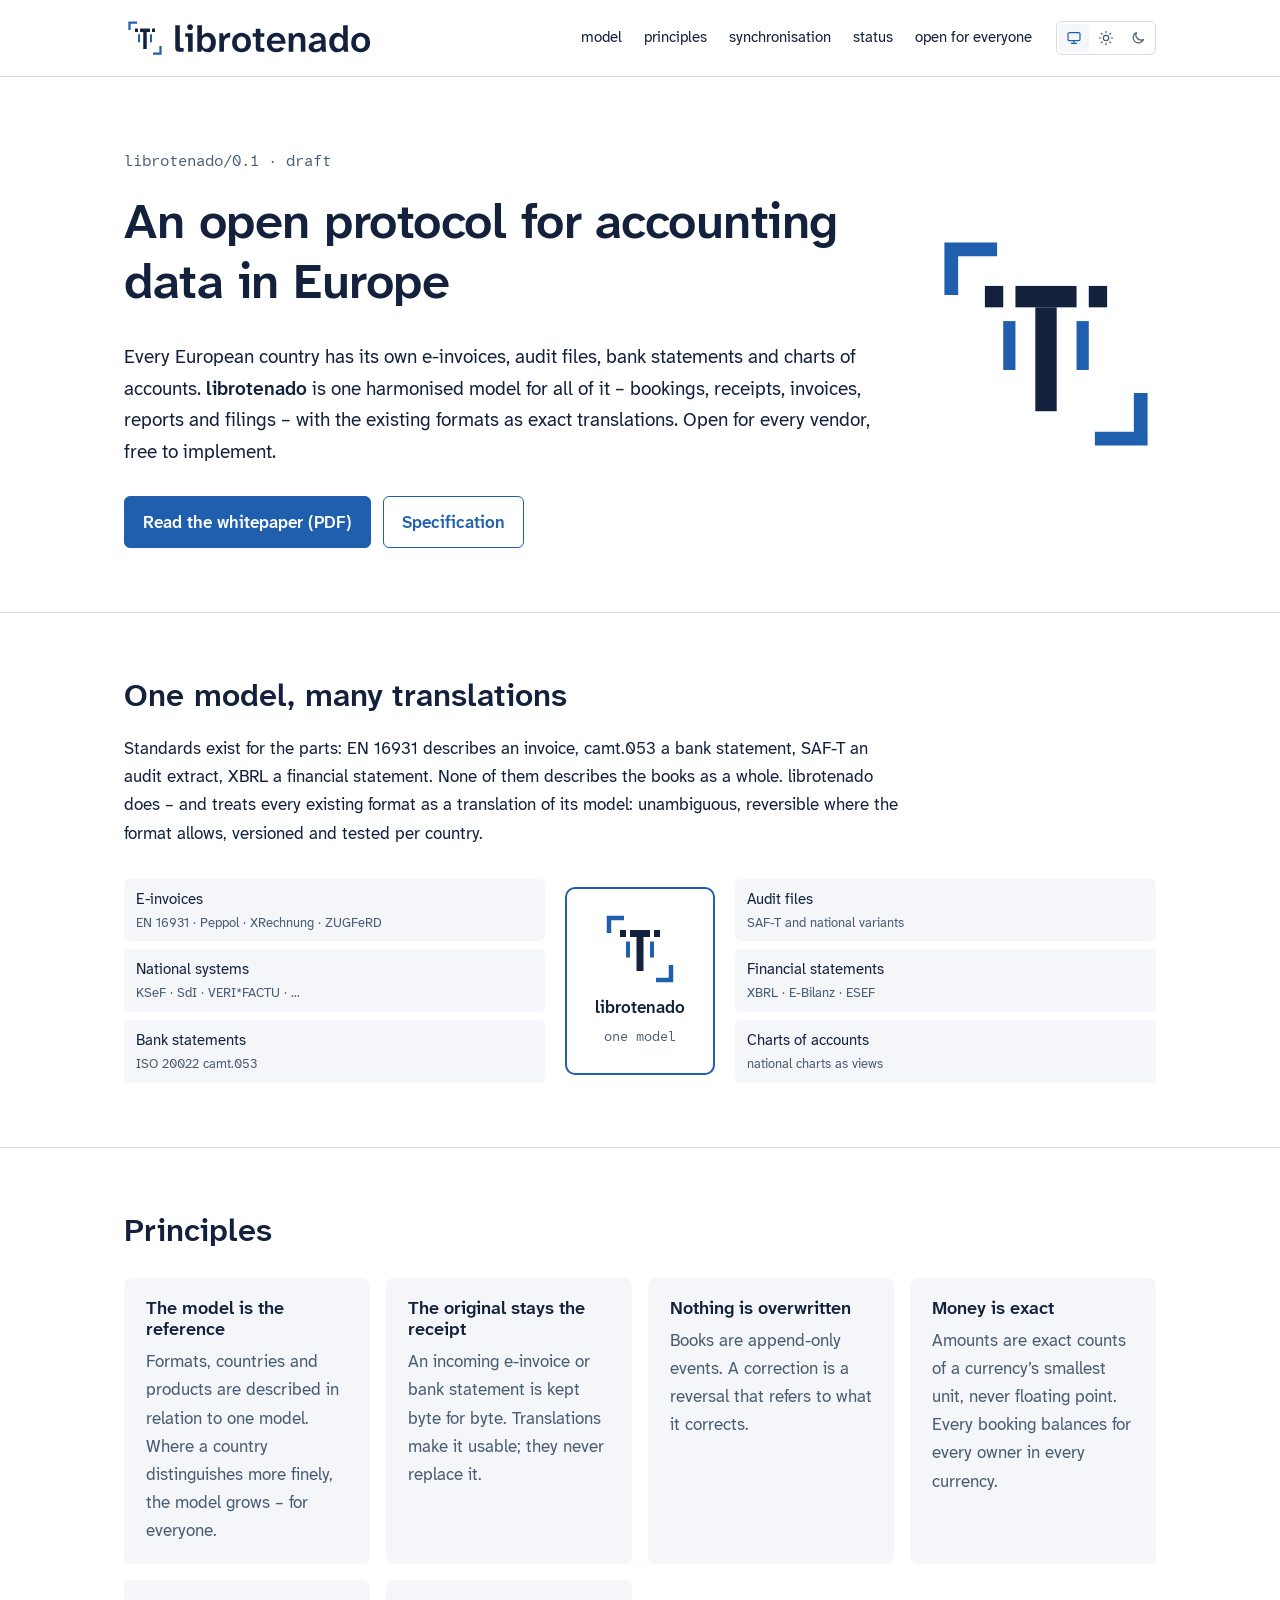
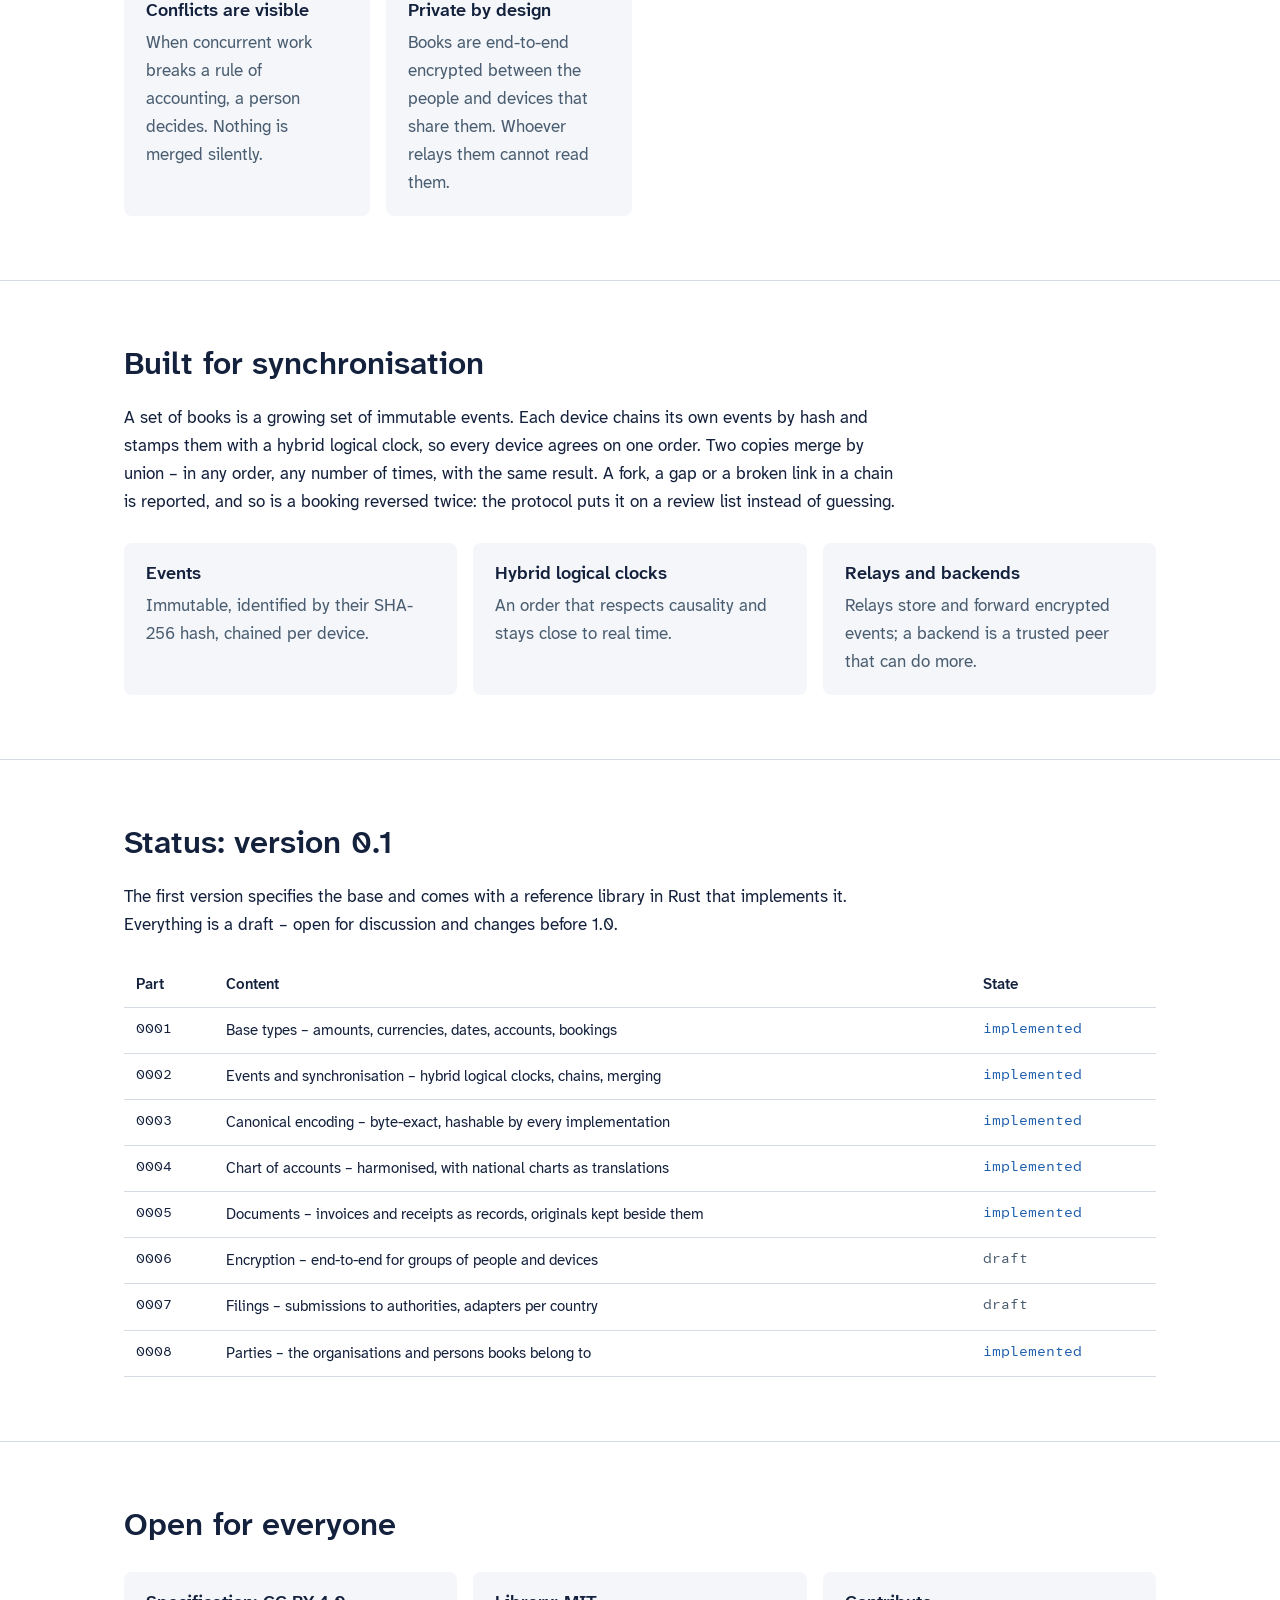
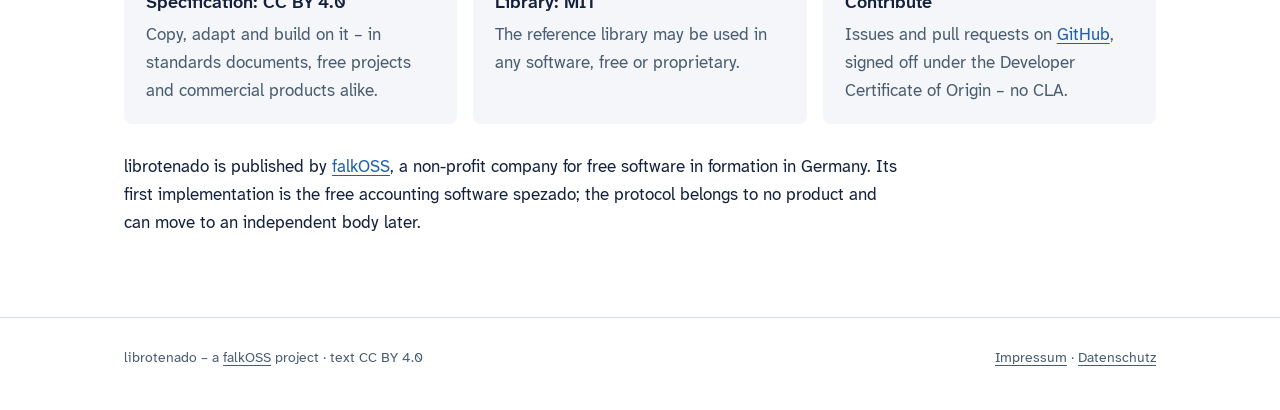
==== commit a11d3eaa: "Whitepaper aligned with specification 0.1; money as counts of the smallest unit; part 0008 Co-Author" ====
--- a/index.html
+++ b/index.html
@@ -103,7 +103,7 @@
           <div class="cell"><h3>The model is the reference</h3><p>Formats, countries and products are described in relation to one model. Where a country distinguishes more finely, the model grows – for everyone.</p></div>
           <div class="cell"><h3>The original stays the receipt</h3><p>An incoming e-invoice or bank statement is kept byte for byte. Translations make it usable; they never replace it.</p></div>
           <div class="cell"><h3>Nothing is overwritten</h3><p>Books are append-only events. A correction is a reversal that refers to what it corrects.</p></div>
-          <div class="cell"><h3>Money is exact</h3><p>Amounts are exact decimals in any currency, never floating point. Every booking balances in every currency.</p></div>
+          <div class="cell"><h3>Money is exact</h3><p>Amounts are exact counts of a currency&rsquo;s smallest unit, never floating point. Every booking balances for every owner in every currency.</p></div>
           <div class="cell"><h3>Conflicts are visible</h3><p>When concurrent work breaks a rule of accounting, a person decides. Nothing is merged silently.</p></div>
           <div class="cell"><h3>Private by design</h3><p>Books are end-to-end encrypted between the people and devices that share them. Whoever relays them cannot read them.</p></div>
         </div>
@@ -137,9 +137,10 @@
             <tr><td class="mono">0002</td><td>Events and synchronisation – hybrid logical clocks, chains, merging</td><td class="state done">implemented</td></tr>
             <tr><td class="mono">0003</td><td>Canonical encoding – byte-exact, hashable by every implementation</td><td class="state done">implemented</td></tr>
             <tr><td class="mono">0004</td><td>Chart of accounts – harmonised, with national charts as translations</td><td class="state done">implemented</td></tr>
-            <tr><td class="mono">0005</td><td>Documents – receipts and invoices, originals and translations</td><td class="state done">implemented</td></tr>
+            <tr><td class="mono">0005</td><td>Documents – invoices and receipts as records, originals kept beside them</td><td class="state done">implemented</td></tr>
             <tr><td class="mono">0006</td><td>Encryption – end-to-end for groups of people and devices</td><td class="state open">draft</td></tr>
             <tr><td class="mono">0007</td><td>Filings – submissions to authorities, adapters per country</td><td class="state open">draft</td></tr>
+            <tr><td class="mono">0008</td><td>Parties – the organisations and persons books belong to</td><td class="state done">implemented</td></tr>
           </tbody>
         </table>
       </div>
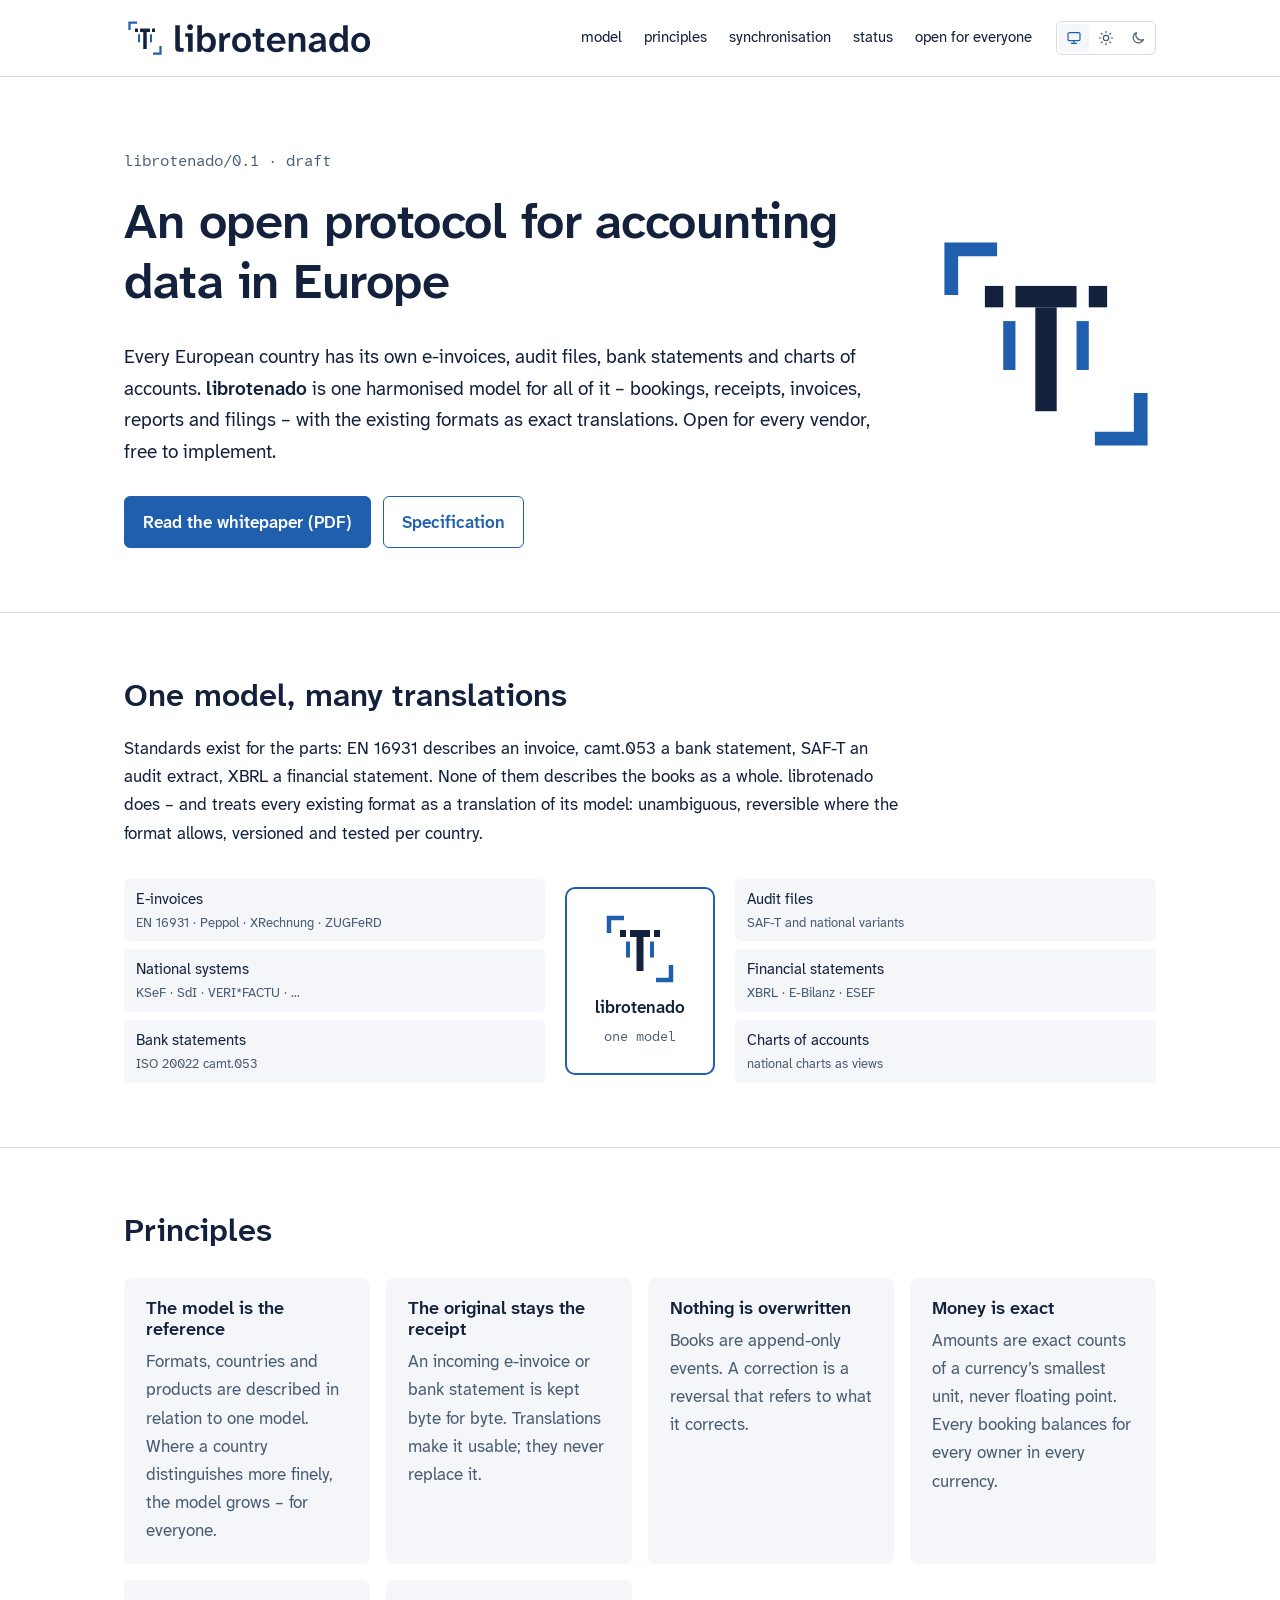
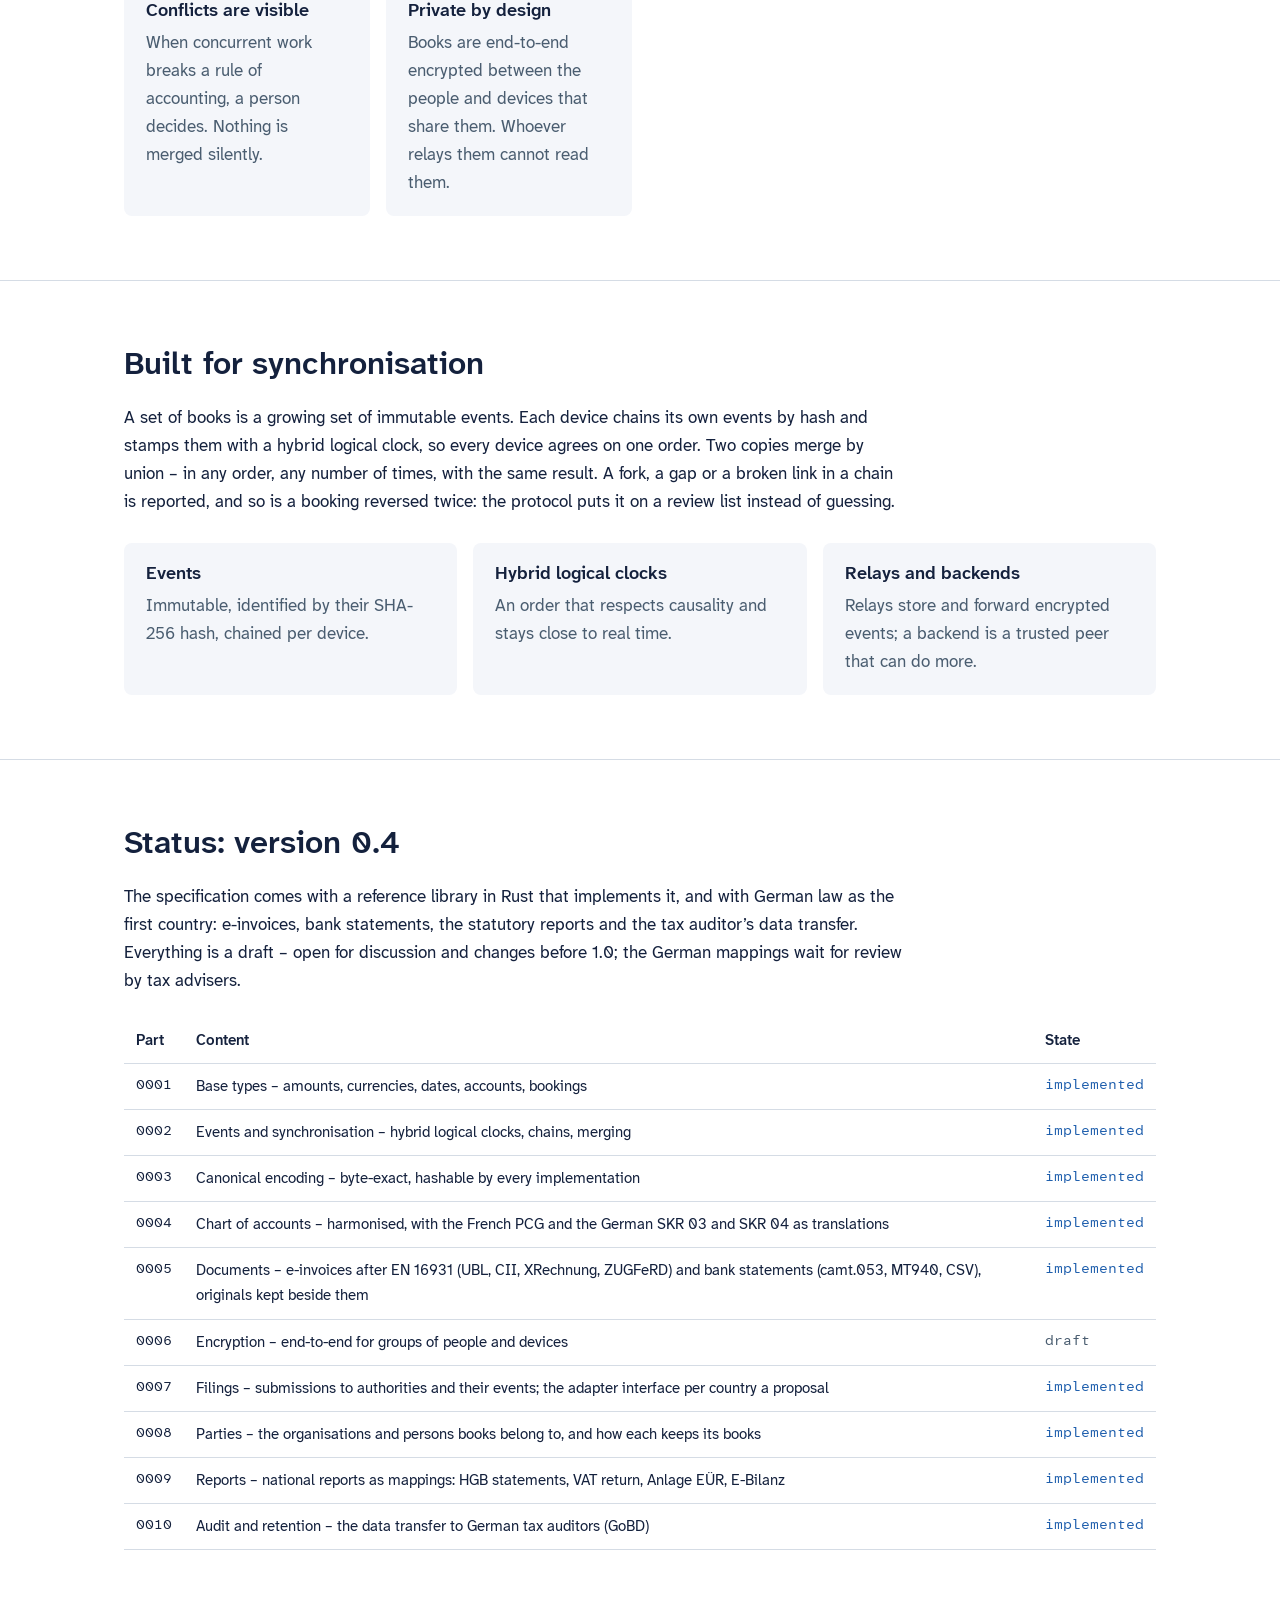
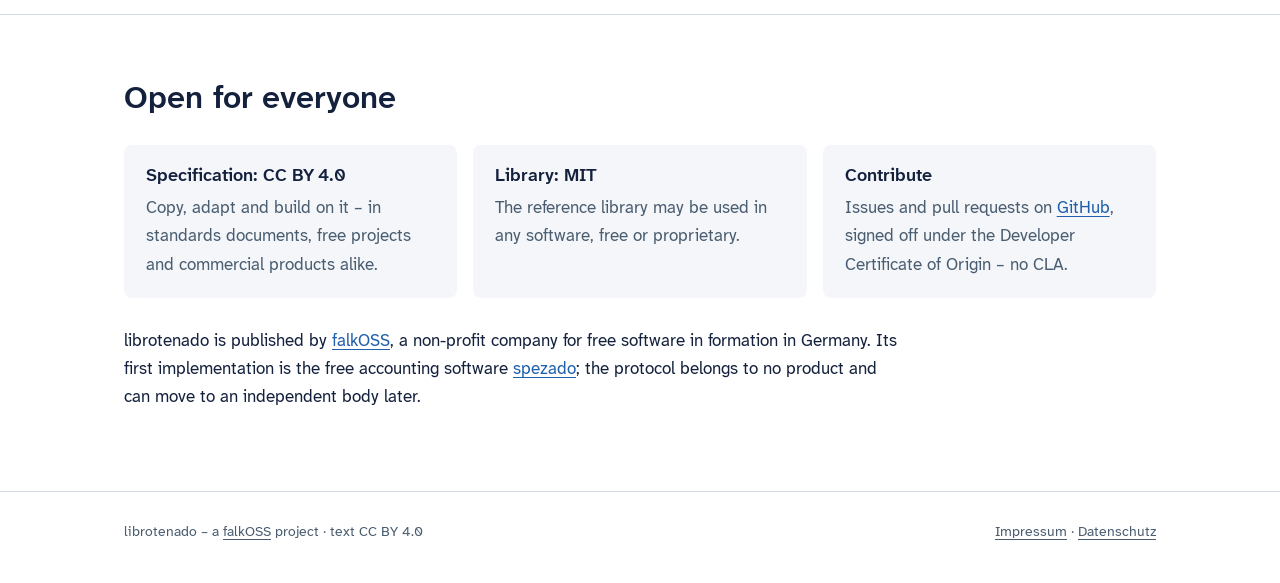
==== commit 183c0baa: "Website: status of version 0.4 and the whitepaper 0.4 Co-Authored-By: Claude Opus 5.5 <noreply@anthr" ====
--- a/index.html
+++ b/index.html
@@ -127,20 +127,24 @@
 
     <section id="status">
       <div class="wrap">
-        <h2>Status: version 0.1</h2>
-        <p>The first version specifies the base and comes with a reference library in Rust that implements it.
-          Everything is a draft – open for discussion and changes before 1.0.</p>
+        <h2>Status: version 0.4</h2>
+        <p>The specification comes with a reference library in Rust that implements it, and with German law as the
+          first country: e-invoices, bank statements, the statutory reports and the tax auditor&rsquo;s data transfer.
+          Everything is a draft – open for discussion and changes before 1.0; the German mappings wait for review by
+          tax advisers.</p>
         <table>
           <thead><tr><th>Part</th><th>Content</th><th>State</th></tr></thead>
           <tbody>
             <tr><td class="mono">0001</td><td>Base types – amounts, currencies, dates, accounts, bookings</td><td class="state done">implemented</td></tr>
             <tr><td class="mono">0002</td><td>Events and synchronisation – hybrid logical clocks, chains, merging</td><td class="state done">implemented</td></tr>
             <tr><td class="mono">0003</td><td>Canonical encoding – byte-exact, hashable by every implementation</td><td class="state done">implemented</td></tr>
-            <tr><td class="mono">0004</td><td>Chart of accounts – harmonised, with national charts as translations</td><td class="state done">implemented</td></tr>
-            <tr><td class="mono">0005</td><td>Documents – invoices and receipts as records, originals kept beside them</td><td class="state done">implemented</td></tr>
+            <tr><td class="mono">0004</td><td>Chart of accounts – harmonised, with the French PCG and the German SKR 03 and SKR 04 as translations</td><td class="state done">implemented</td></tr>
+            <tr><td class="mono">0005</td><td>Documents – e-invoices after EN 16931 (UBL, CII, XRechnung, ZUGFeRD) and bank statements (camt.053, MT940, CSV), originals kept beside them</td><td class="state done">implemented</td></tr>
             <tr><td class="mono">0006</td><td>Encryption – end-to-end for groups of people and devices</td><td class="state open">draft</td></tr>
-            <tr><td class="mono">0007</td><td>Filings – submissions to authorities, adapters per country</td><td class="state open">draft</td></tr>
-            <tr><td class="mono">0008</td><td>Parties – the organisations and persons books belong to</td><td class="state done">implemented</td></tr>
+            <tr><td class="mono">0007</td><td>Filings – submissions to authorities and their events; the adapter interface per country a proposal</td><td class="state done">implemented</td></tr>
+            <tr><td class="mono">0008</td><td>Parties – the organisations and persons books belong to, and how each keeps its books</td><td class="state done">implemented</td></tr>
+            <tr><td class="mono">0009</td><td>Reports – national reports as mappings: HGB statements, VAT return, Anlage EÜR, E-Bilanz</td><td class="state done">implemented</td></tr>
+            <tr><td class="mono">0010</td><td>Audit and retention – the data transfer to German tax auditors (GoBD)</td><td class="state done">implemented</td></tr>
           </tbody>
         </table>
       </div>
@@ -155,7 +159,7 @@
           <div class="cell"><h3>Contribute</h3><p>Issues and pull requests on <a href="https://github.com/librotenado">GitHub</a>, signed off under the Developer Certificate of Origin – no CLA.</p></div>
         </div>
         <p style="margin-top:28px">librotenado is published by <a href="https://falkoss.org">falkOSS</a>, a non-profit company for free
-          software in formation in Germany. Its first implementation is the free accounting software spezado; the
+          software in formation in Germany. Its first implementation is the free accounting software <a href="https://spezado.app">spezado</a>; the
           protocol belongs to no product and can move to an independent body later.</p>
       </div>
     </section>
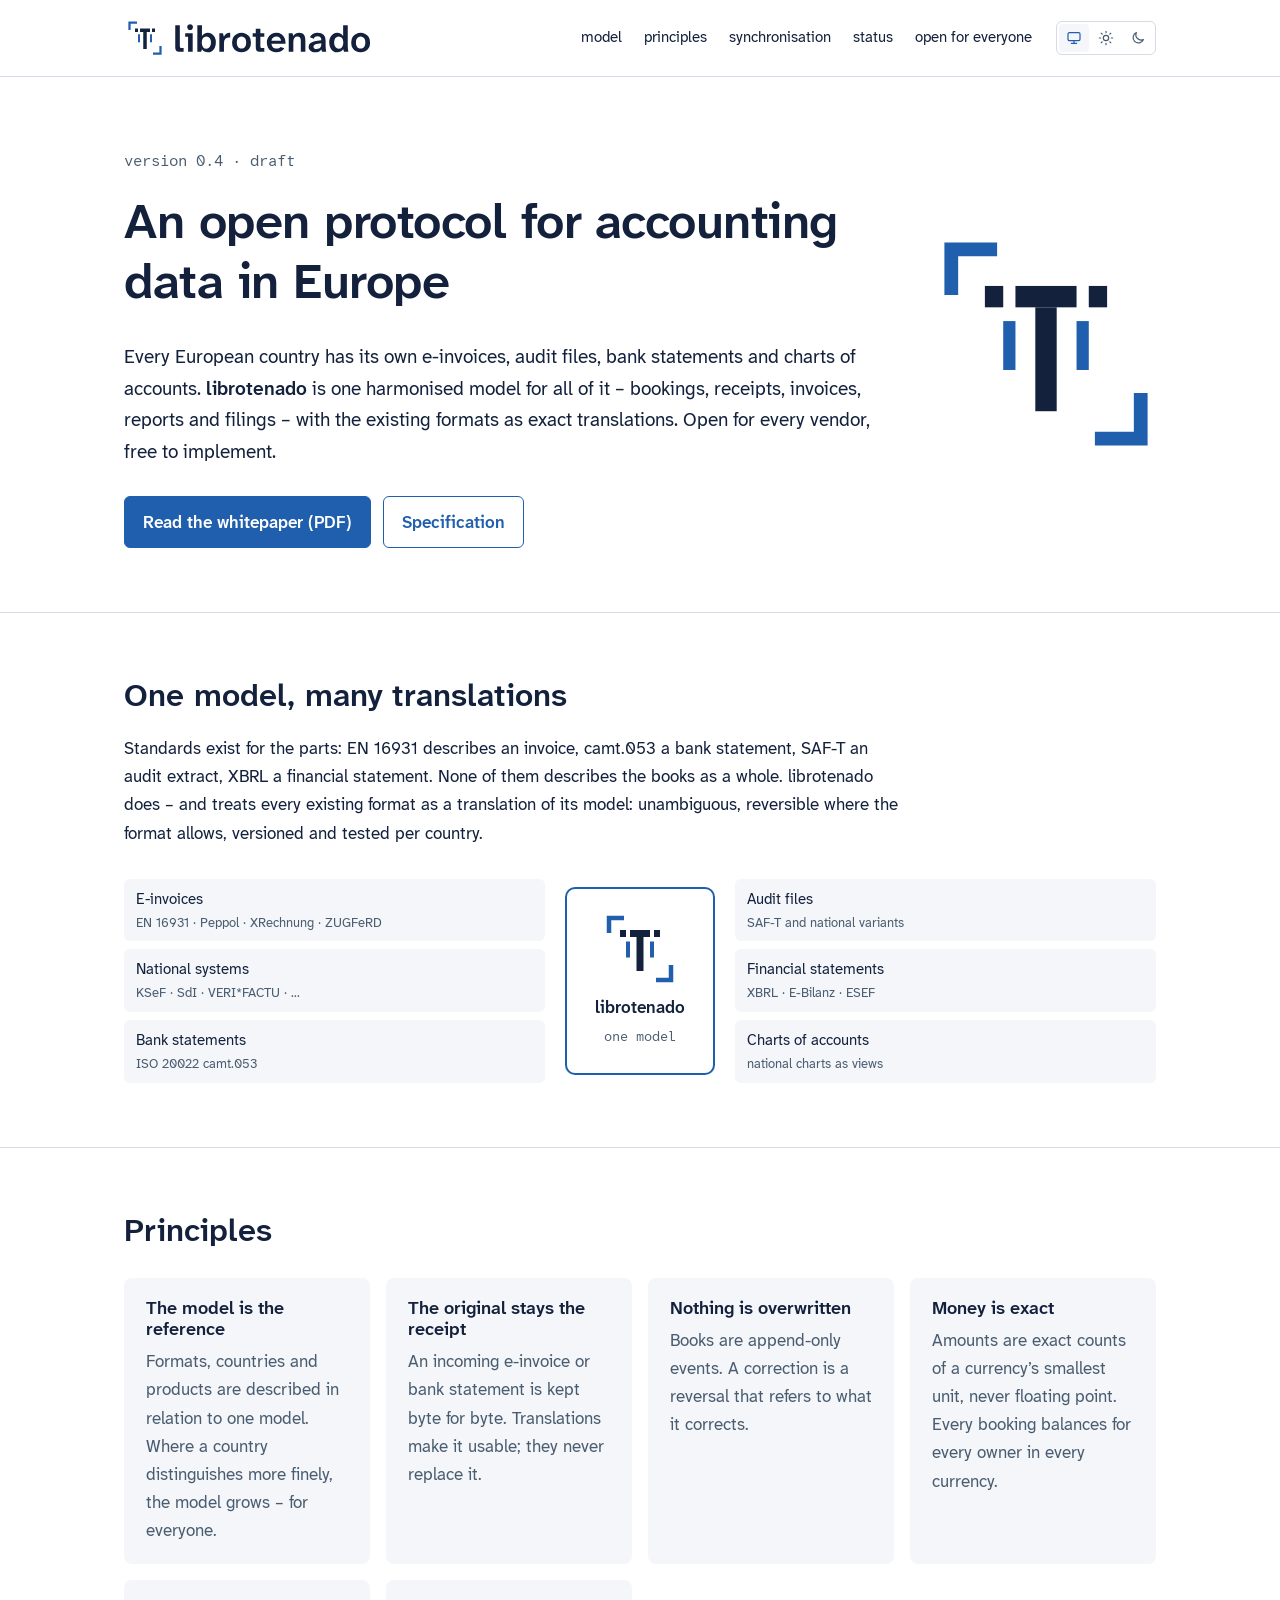
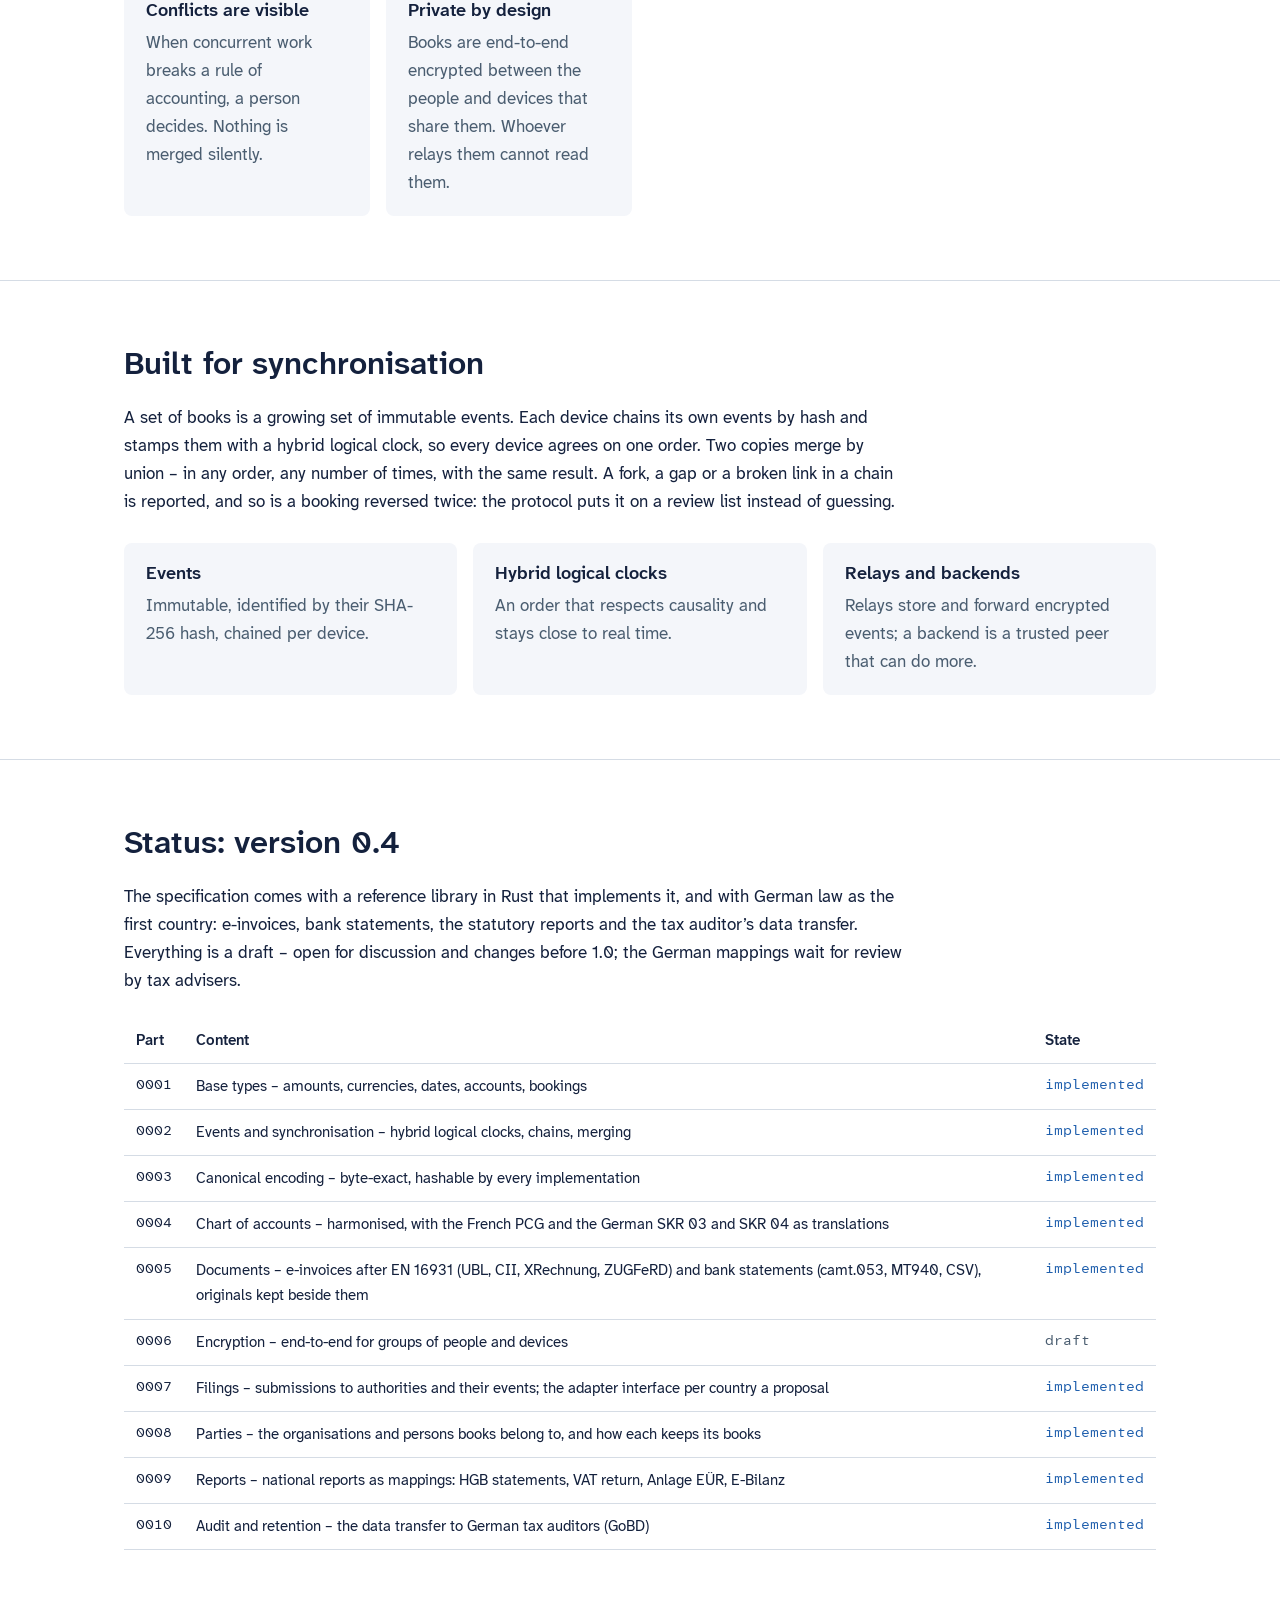
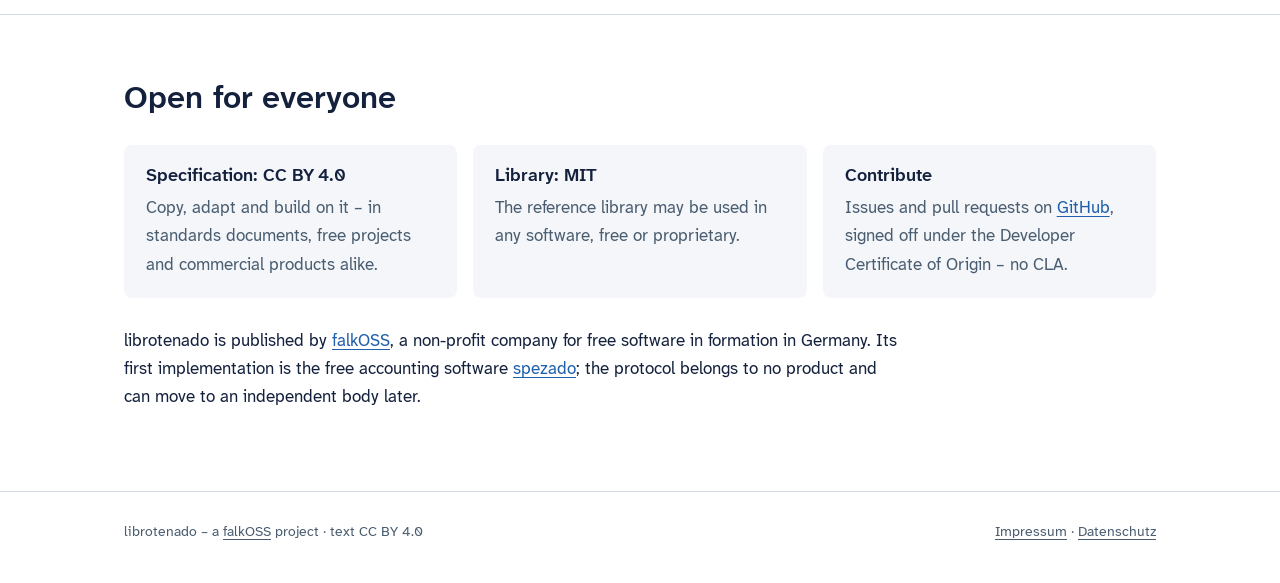
==== commit 8c613c0d: "Website: version 0.4 at the top, the social preview without a version Co-Authored-By: Claude Opus 5." ====
--- a/index.html
+++ b/index.html
@@ -58,7 +58,7 @@
     <div class="hero">
       <div class="wrap">
         <div>
-          <p class="tag">librotenado/0.1 · draft</p>
+          <p class="tag">version 0.4 · draft</p>
           <h1>An open protocol for accounting data in Europe</h1>
           <p class="lead">Every European country has its own e-invoices, audit files, bank statements and charts of
             accounts. <strong>librotenado</strong> is one harmonised model for all of it – bookings, receipts,
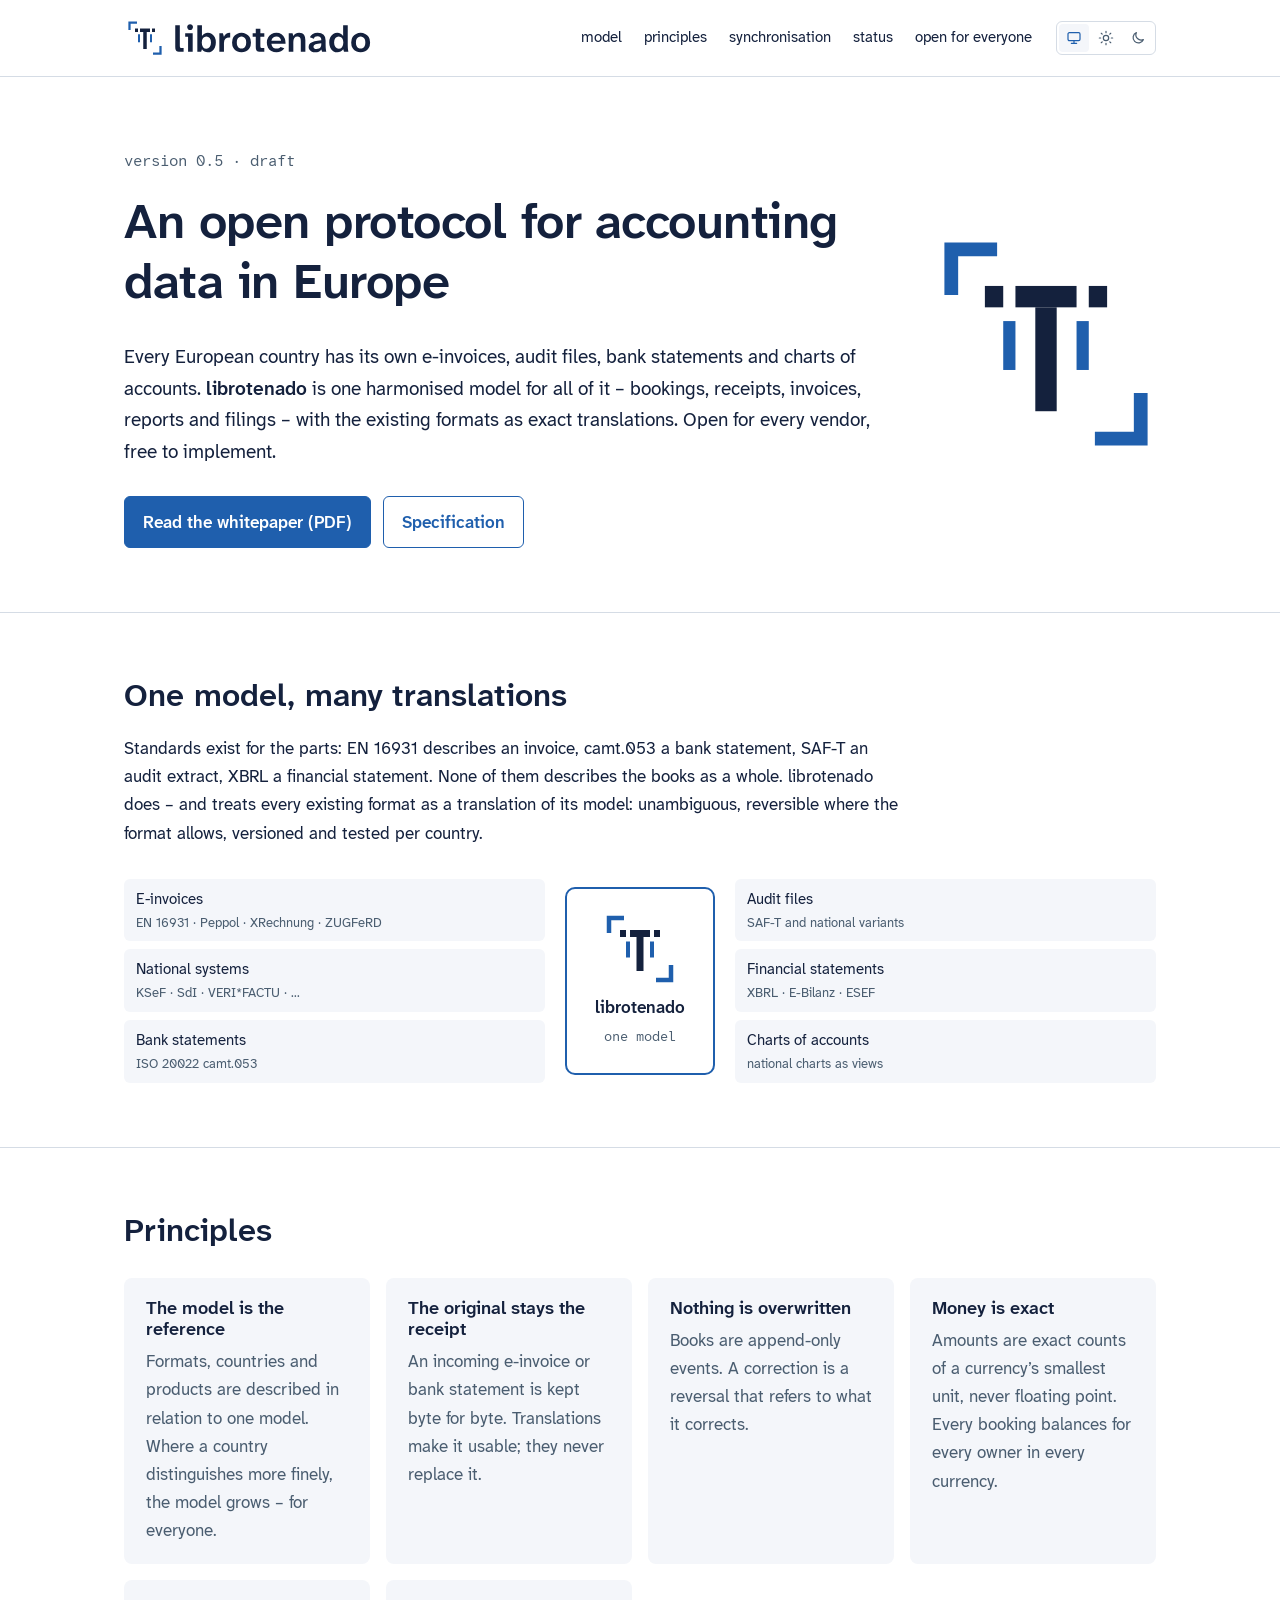
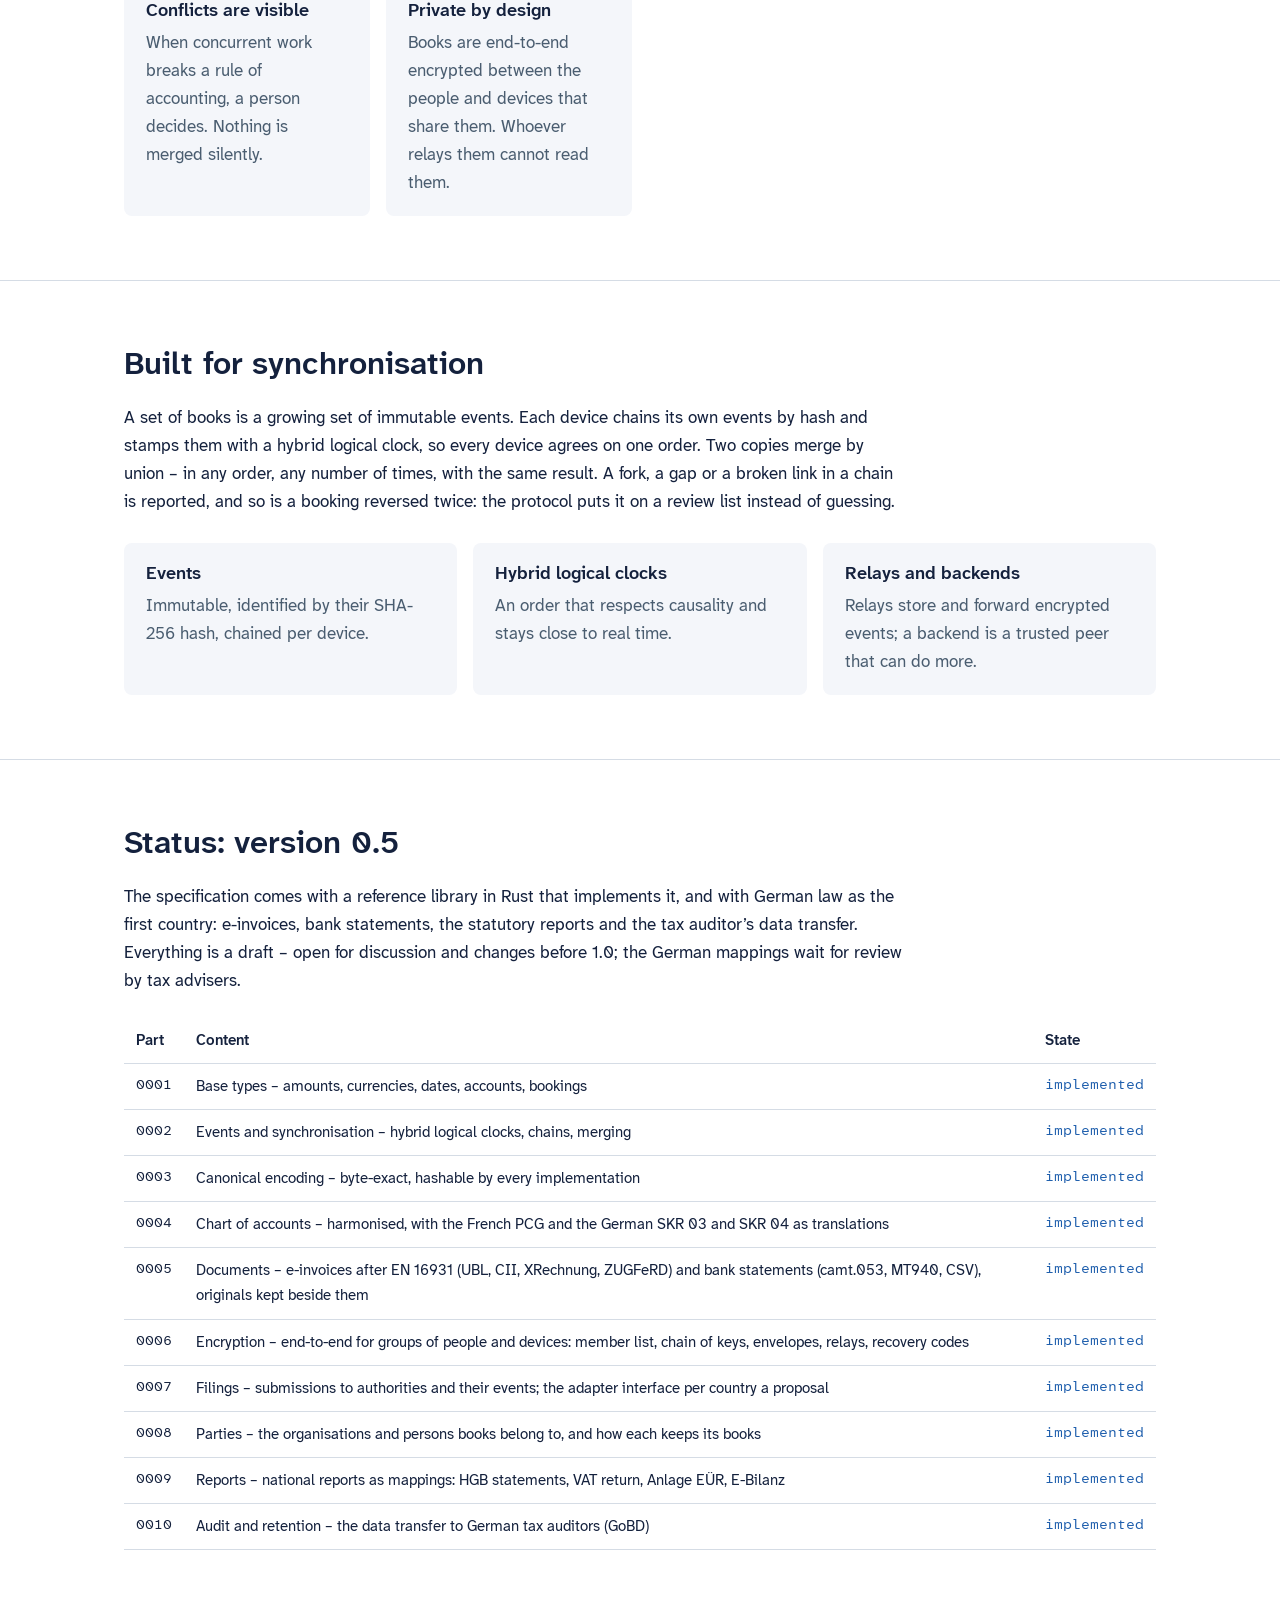
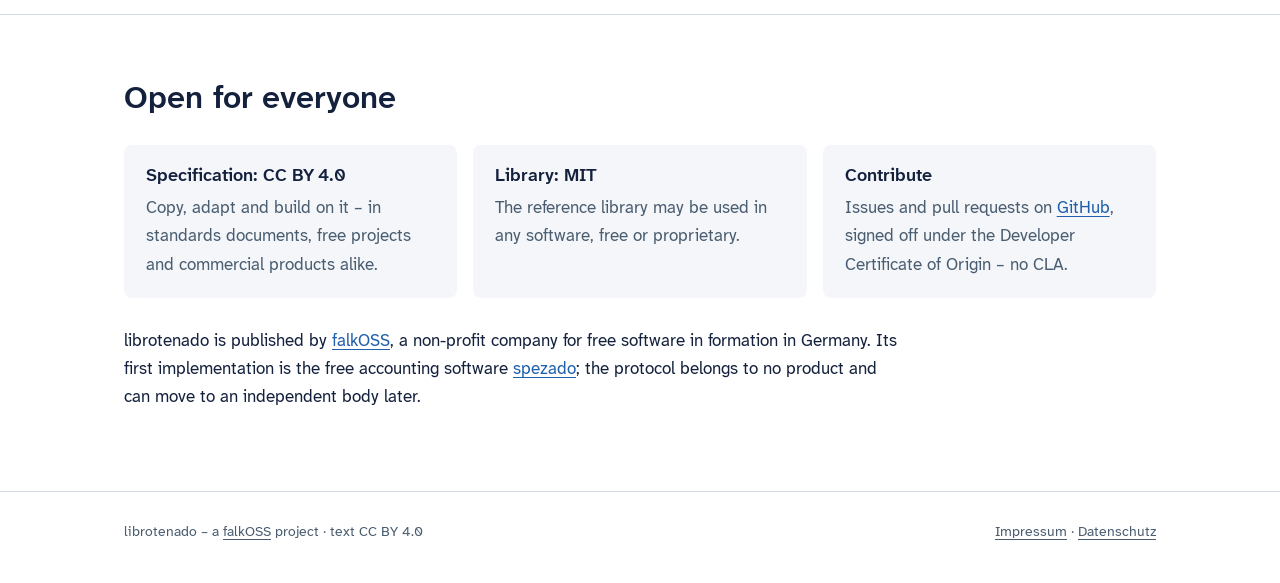
==== commit 21fd6800: "Website: version 0.5, encryption implemented, the whitepaper 0.5 Co-Authored-By: Claude Opus 5.5 <no" ====
--- a/index.html
+++ b/index.html
@@ -58,7 +58,7 @@
     <div class="hero">
       <div class="wrap">
         <div>
-          <p class="tag">version 0.4 · draft</p>
+          <p class="tag">version 0.5 · draft</p>
           <h1>An open protocol for accounting data in Europe</h1>
           <p class="lead">Every European country has its own e-invoices, audit files, bank statements and charts of
             accounts. <strong>librotenado</strong> is one harmonised model for all of it – bookings, receipts,
@@ -127,7 +127,7 @@
 
     <section id="status">
       <div class="wrap">
-        <h2>Status: version 0.4</h2>
+        <h2>Status: version 0.5</h2>
         <p>The specification comes with a reference library in Rust that implements it, and with German law as the
           first country: e-invoices, bank statements, the statutory reports and the tax auditor&rsquo;s data transfer.
           Everything is a draft – open for discussion and changes before 1.0; the German mappings wait for review by
@@ -140,7 +140,7 @@
             <tr><td class="mono">0003</td><td>Canonical encoding – byte-exact, hashable by every implementation</td><td class="state done">implemented</td></tr>
             <tr><td class="mono">0004</td><td>Chart of accounts – harmonised, with the French PCG and the German SKR 03 and SKR 04 as translations</td><td class="state done">implemented</td></tr>
             <tr><td class="mono">0005</td><td>Documents – e-invoices after EN 16931 (UBL, CII, XRechnung, ZUGFeRD) and bank statements (camt.053, MT940, CSV), originals kept beside them</td><td class="state done">implemented</td></tr>
-            <tr><td class="mono">0006</td><td>Encryption – end-to-end for groups of people and devices</td><td class="state open">draft</td></tr>
+            <tr><td class="mono">0006</td><td>Encryption – end-to-end for groups of people and devices: member list, chain of keys, envelopes, relays, recovery codes</td><td class="state done">implemented</td></tr>
             <tr><td class="mono">0007</td><td>Filings – submissions to authorities and their events; the adapter interface per country a proposal</td><td class="state done">implemented</td></tr>
             <tr><td class="mono">0008</td><td>Parties – the organisations and persons books belong to, and how each keeps its books</td><td class="state done">implemented</td></tr>
             <tr><td class="mono">0009</td><td>Reports – national reports as mappings: HGB statements, VAT return, Anlage EÜR, E-Bilanz</td><td class="state done">implemented</td></tr>
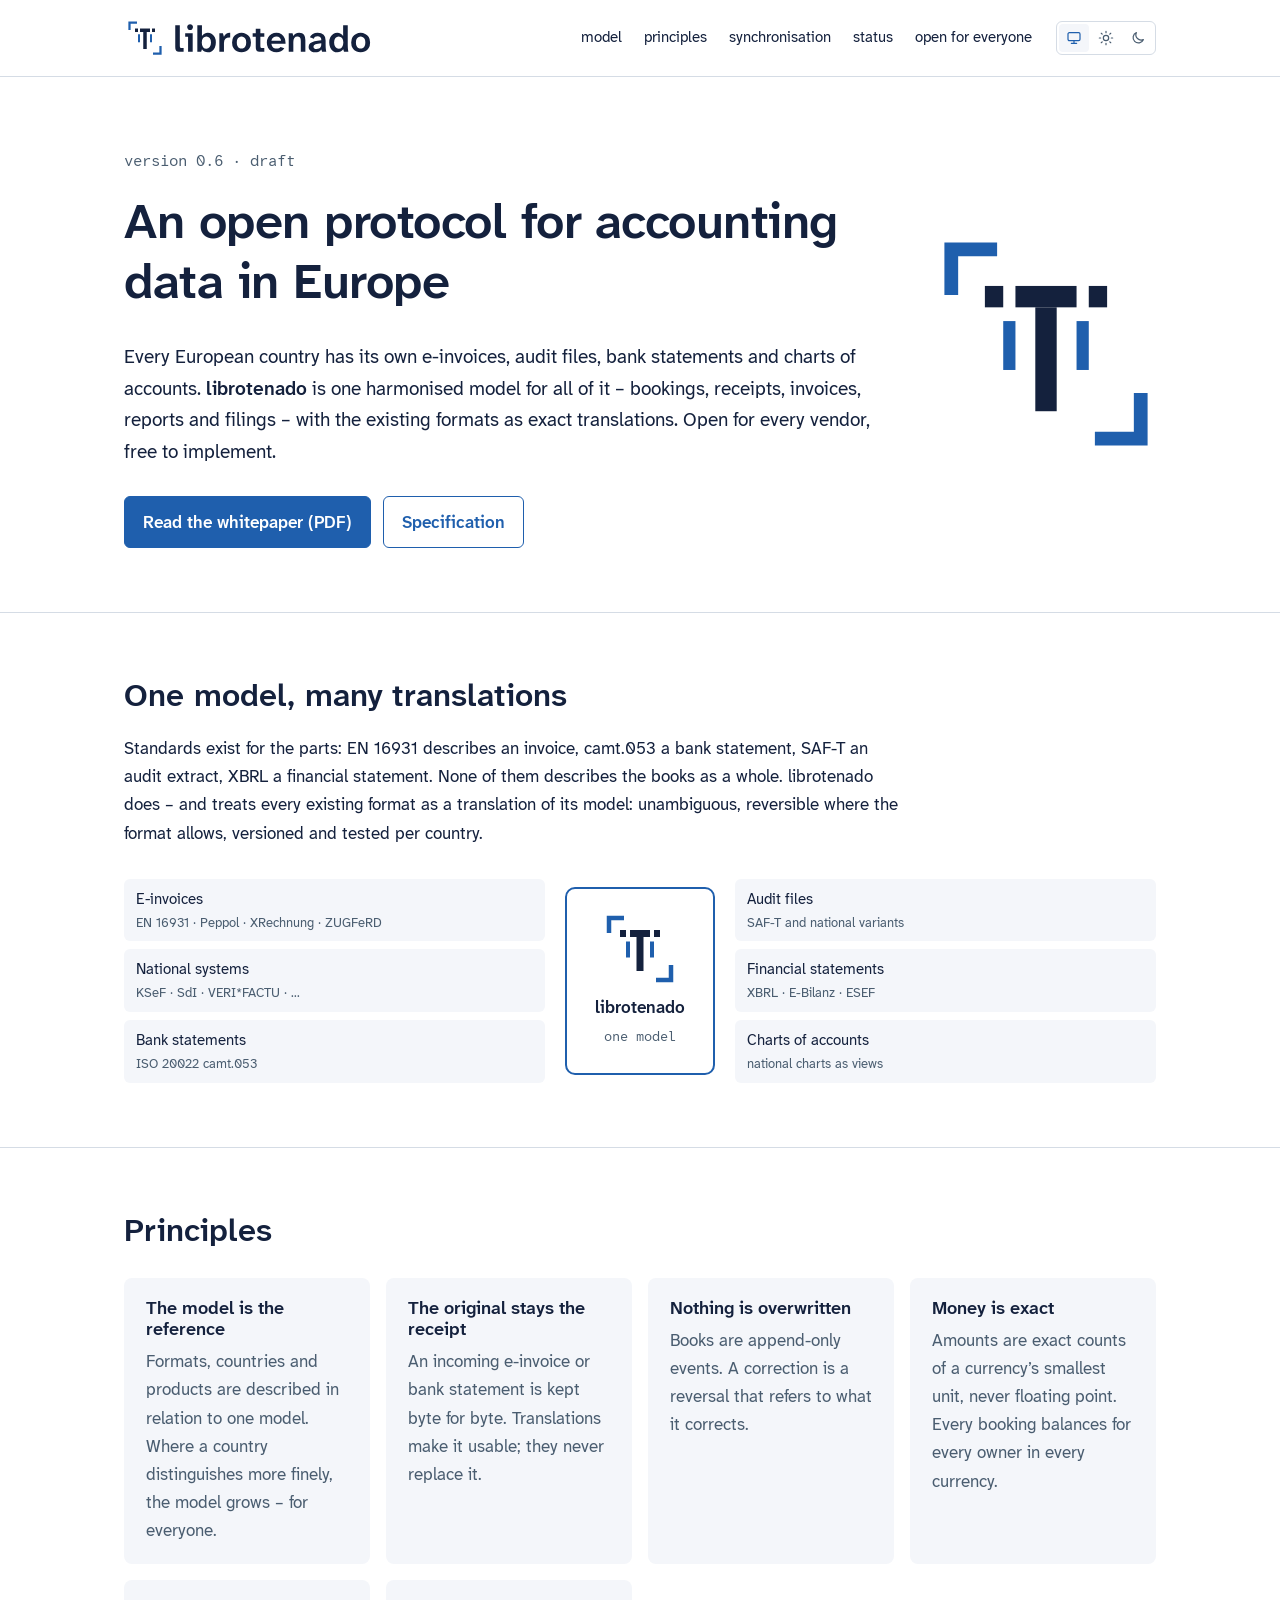
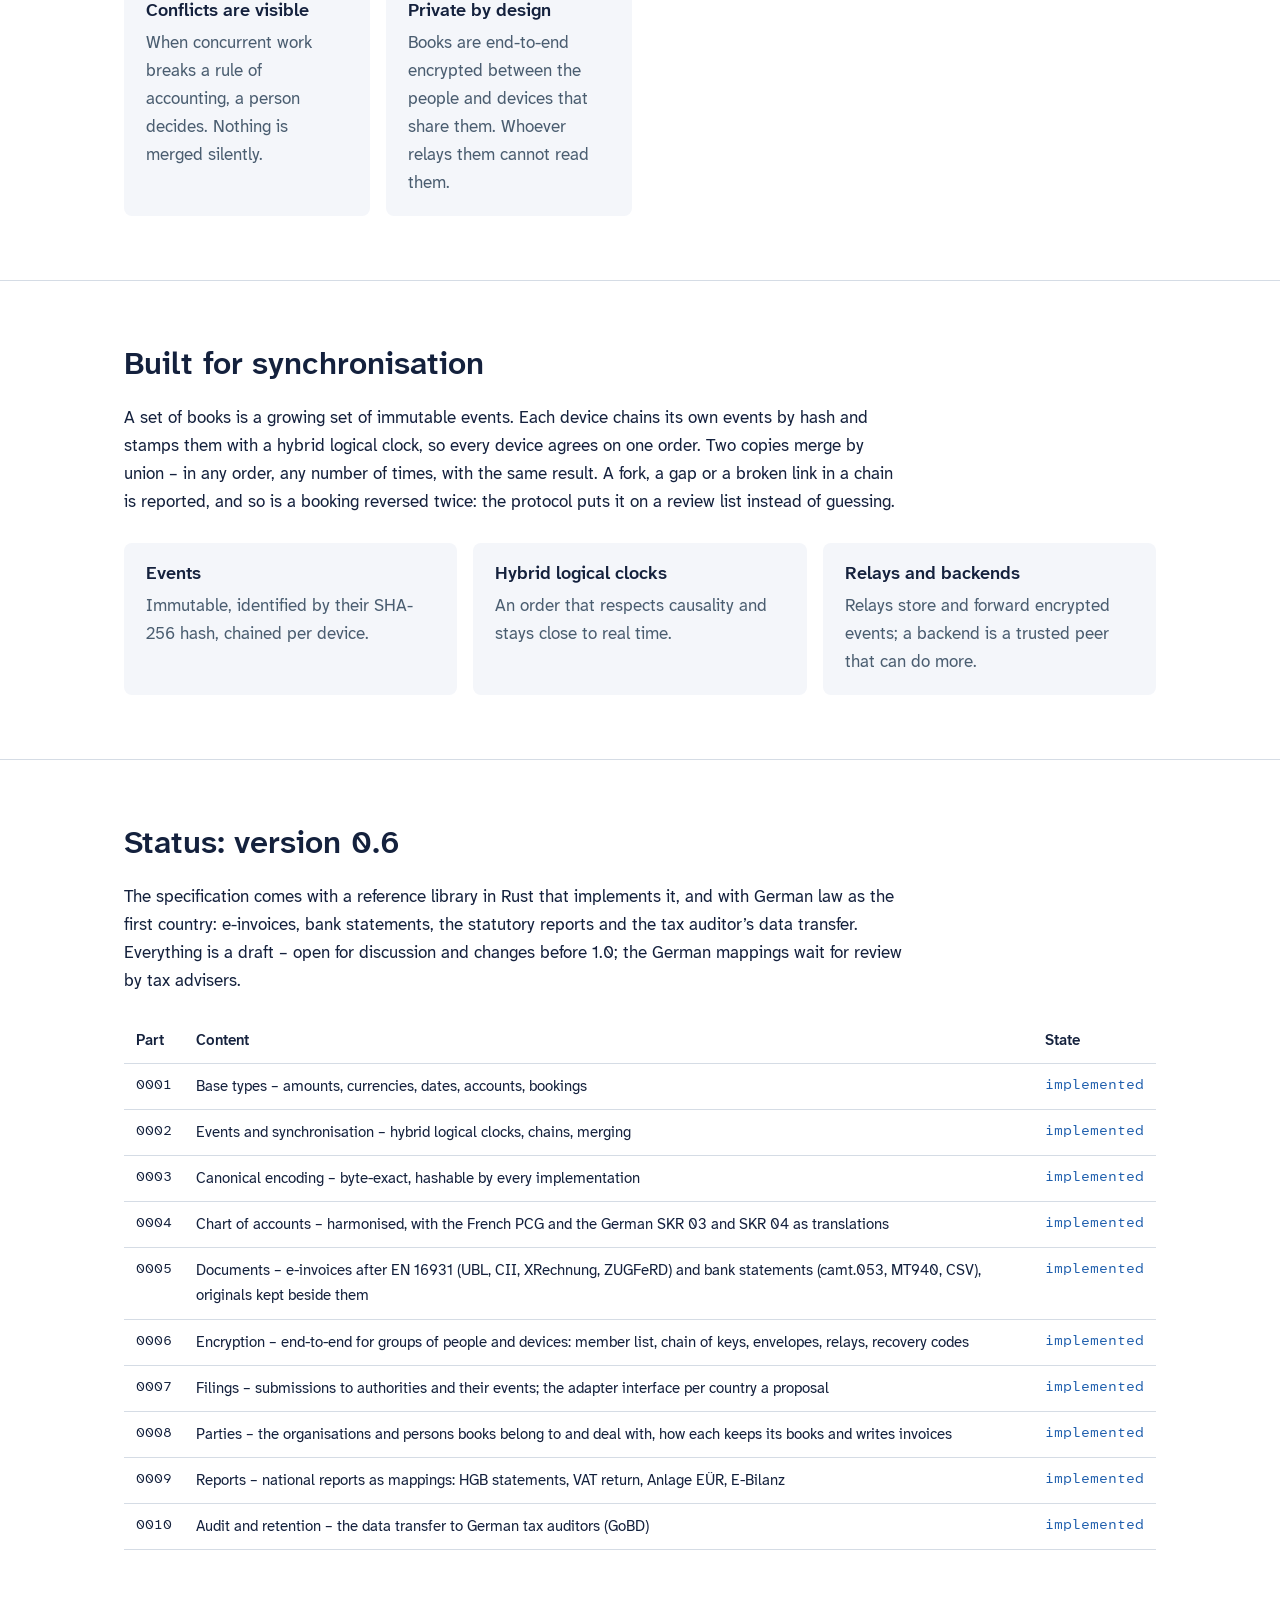
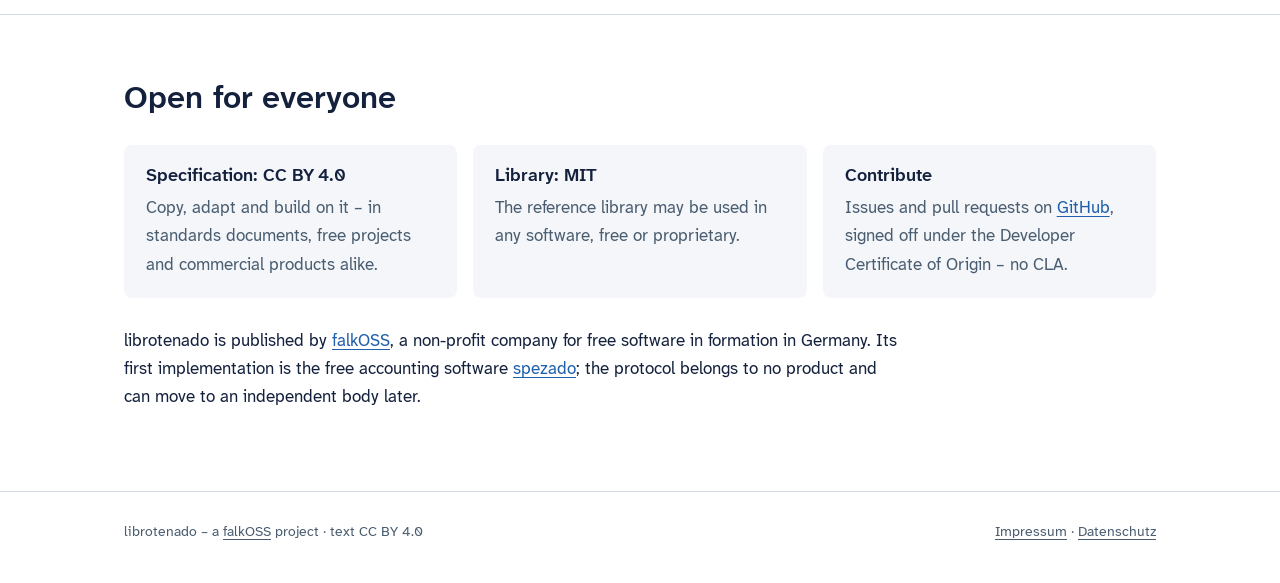
==== commit 76242b45: "Website: version 0.6, the whitepaper 0.6 Co-Authored-By: Claude Opus 5.5 <noreply@anthropic.com> Sig" ====
--- a/index.html
+++ b/index.html
@@ -58,7 +58,7 @@
     <div class="hero">
       <div class="wrap">
         <div>
-          <p class="tag">version 0.5 · draft</p>
+          <p class="tag">version 0.6 · draft</p>
           <h1>An open protocol for accounting data in Europe</h1>
           <p class="lead">Every European country has its own e-invoices, audit files, bank statements and charts of
             accounts. <strong>librotenado</strong> is one harmonised model for all of it – bookings, receipts,
@@ -127,7 +127,7 @@
 
     <section id="status">
       <div class="wrap">
-        <h2>Status: version 0.5</h2>
+        <h2>Status: version 0.6</h2>
         <p>The specification comes with a reference library in Rust that implements it, and with German law as the
           first country: e-invoices, bank statements, the statutory reports and the tax auditor&rsquo;s data transfer.
           Everything is a draft – open for discussion and changes before 1.0; the German mappings wait for review by
@@ -142,7 +142,7 @@
             <tr><td class="mono">0005</td><td>Documents – e-invoices after EN 16931 (UBL, CII, XRechnung, ZUGFeRD) and bank statements (camt.053, MT940, CSV), originals kept beside them</td><td class="state done">implemented</td></tr>
             <tr><td class="mono">0006</td><td>Encryption – end-to-end for groups of people and devices: member list, chain of keys, envelopes, relays, recovery codes</td><td class="state done">implemented</td></tr>
             <tr><td class="mono">0007</td><td>Filings – submissions to authorities and their events; the adapter interface per country a proposal</td><td class="state done">implemented</td></tr>
-            <tr><td class="mono">0008</td><td>Parties – the organisations and persons books belong to, and how each keeps its books</td><td class="state done">implemented</td></tr>
+            <tr><td class="mono">0008</td><td>Parties – the organisations and persons books belong to and deal with, how each keeps its books and writes invoices</td><td class="state done">implemented</td></tr>
             <tr><td class="mono">0009</td><td>Reports – national reports as mappings: HGB statements, VAT return, Anlage EÜR, E-Bilanz</td><td class="state done">implemented</td></tr>
             <tr><td class="mono">0010</td><td>Audit and retention – the data transfer to German tax auditors (GoBD)</td><td class="state done">implemented</td></tr>
           </tbody>
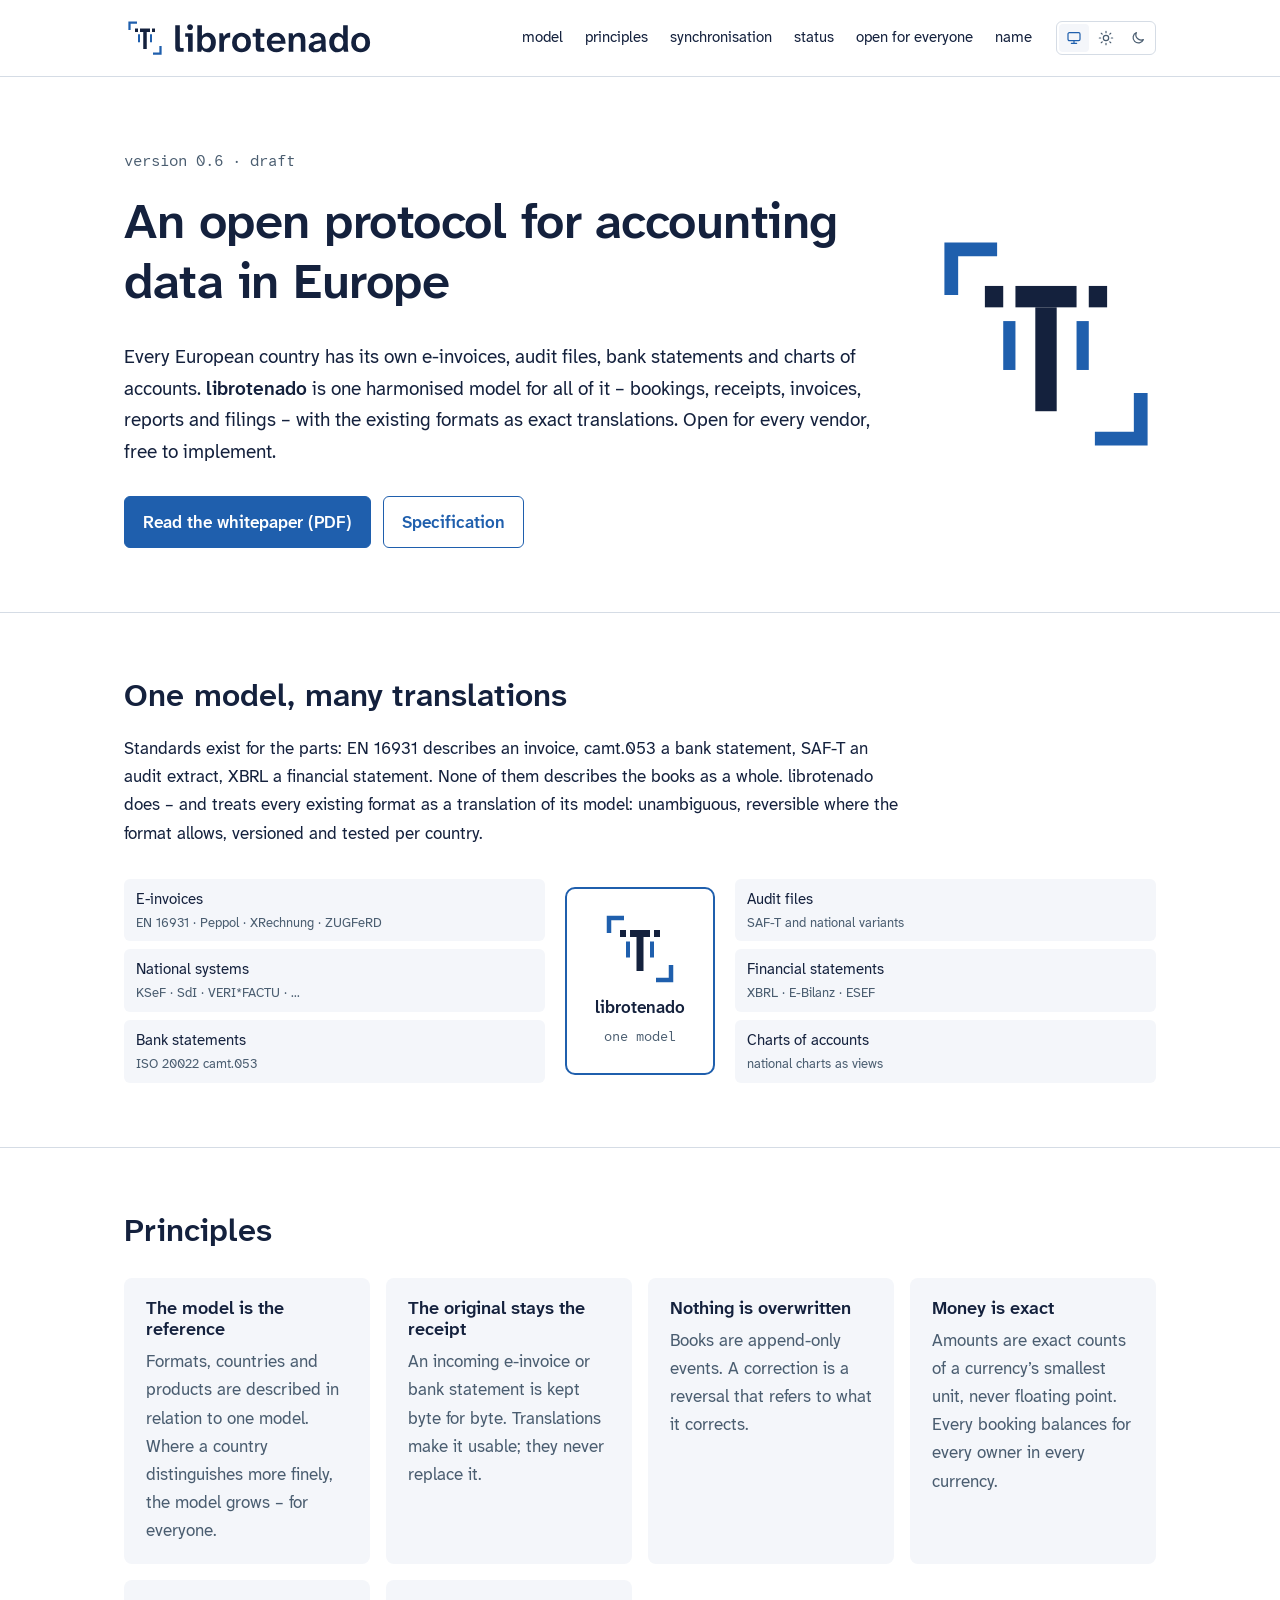
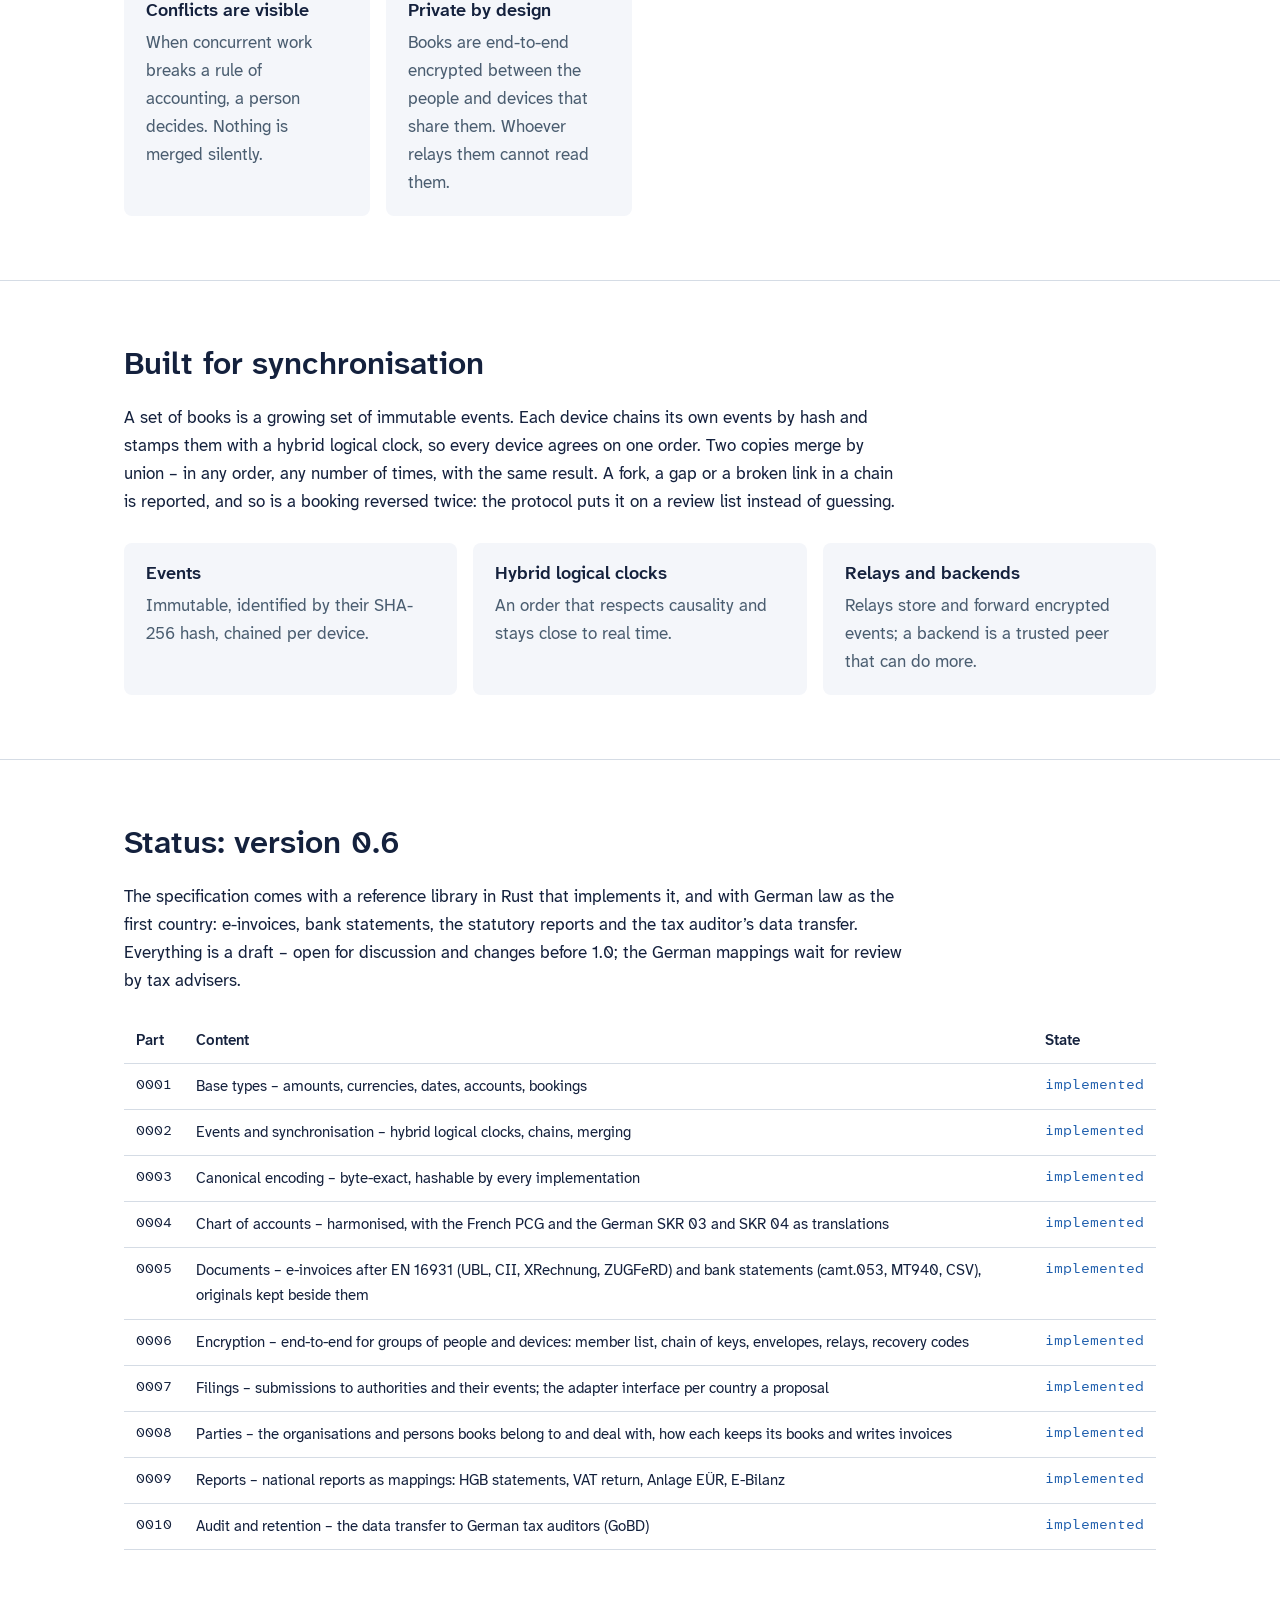
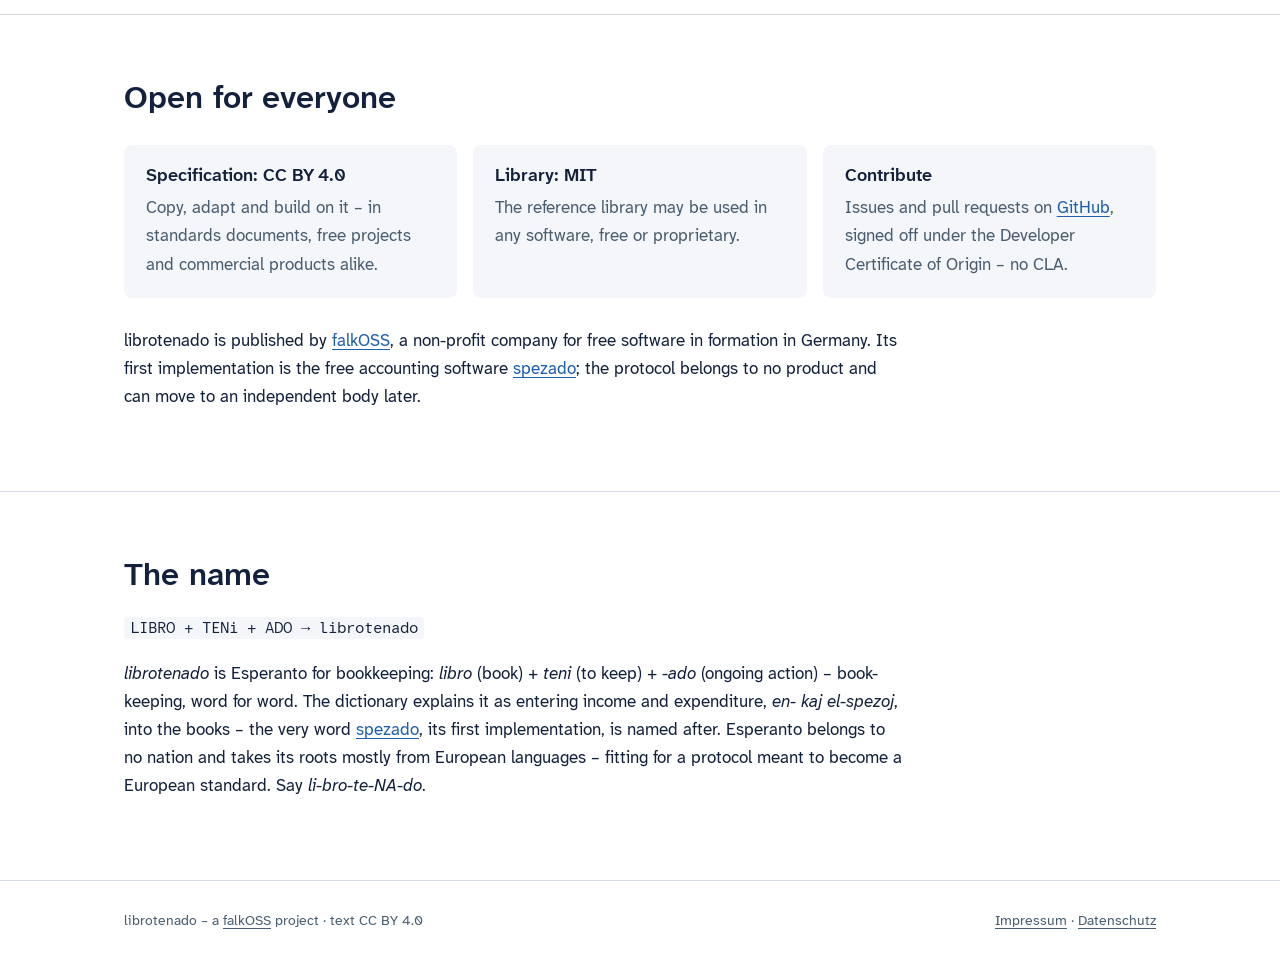
==== commit 8947589d: "Explain the name librotenado, whitepaper with section 10 Same text in every place, as falkoss/starte" ====
--- a/index.html
+++ b/index.html
@@ -39,6 +39,7 @@
         <a href="#sync">synchronisation</a>
         <a href="#status">status</a>
         <a href="#open">open for everyone</a>
+        <a href="#name">name</a>
       </nav>
       <div class="theme" role="group" aria-label="Colour scheme" hidden>
         <button type="button" data-set-theme="auto" aria-pressed="true" title="Like the system">
@@ -161,6 +162,19 @@
         <p style="margin-top:28px">librotenado is published by <a href="https://falkoss.org">falkOSS</a>, a non-profit company for free
           software in formation in Germany. Its first implementation is the free accounting software <a href="https://spezado.app">spezado</a>; the
           protocol belongs to no product and can move to an independent body later.</p>
+      </div>
+    </section>
+
+    <section id="name">
+      <div class="wrap">
+        <h2>The name</h2>
+        <p><code>LIBRO + TENi + ADO → librotenado</code></p>
+        <p><em>librotenado</em> is Esperanto for bookkeeping: <em>libro</em> (book) + <em>teni</em> (to keep) +
+          <em>-ado</em> (ongoing action) – book-keeping, word for word. The dictionary explains it as entering income
+          and expenditure, <em>en- kaj el-spezoj</em>, into the books – the very word
+          <a href="https://spezado.app">spezado</a>, its first implementation, is named after. Esperanto belongs to no
+          nation and takes its roots mostly from European languages – fitting for a protocol meant to become a European
+          standard. Say <em>li-bro-te-NA-do</em>.</p>
       </div>
     </section>
   </main>
